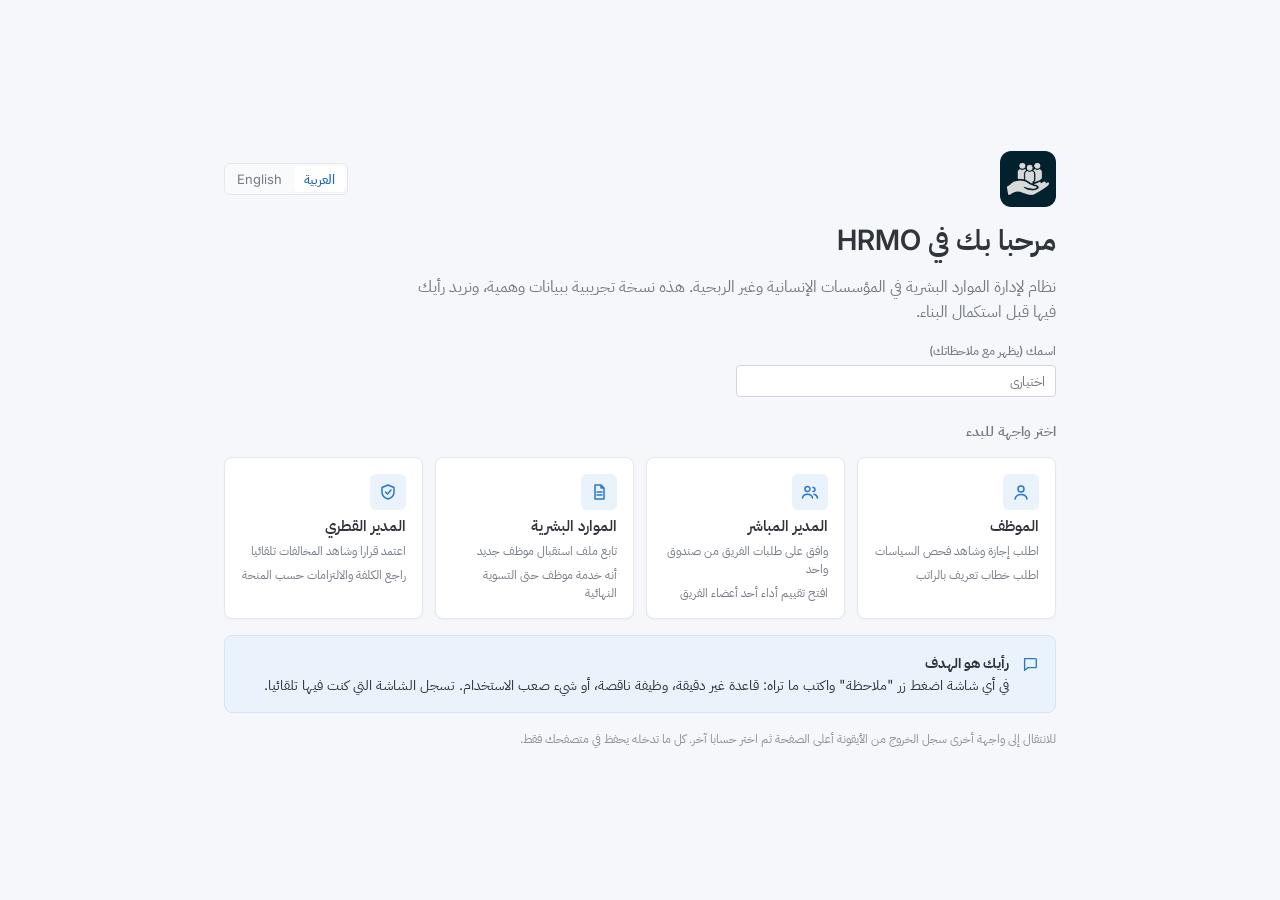
==== index.html @ ff8de814 "Publish demo from 387735b" ====
<!doctype html>
<html lang="ar" dir="rtl">
<head>
  <meta charset="utf-8">
  <meta name="viewport" content="width=device-width, initial-scale=1, viewport-fit=cover">
  <title>HRMO — Demo</title>
  <meta name="description" content="HRMO interactive demo: employee self-service, HR and Country Director workspaces with Teams and Outlook approval cards. Sample data only.">
  <link rel="icon" type="image/png" href="assets/brand/favicon.png">
  <link rel="apple-touch-icon" href="assets/brand/apple-touch-icon.png">
  <link rel="preconnect" href="https://fonts.googleapis.com">
  <link rel="preconnect" href="https://fonts.gstatic.com" crossorigin>
  <link rel="stylesheet" href="https://fonts.googleapis.com/css2?family=IBM+Plex+Sans+Arabic:wght@400;500;600&family=Inter:wght@400;500;600;700&display=swap">
  <link rel="stylesheet" href="assets/styles.css?v=387735b7">
</head>
<body>
  <div id="app" class="app" aria-live="polite"></div>
  <div id="menu-host"></div>
  <div id="tooltip" class="tooltip" role="tooltip" hidden></div>
  <div id="toast-host" class="toast-host" aria-live="polite"></div>
  <script src="assets/data.js?v=387735b7"></script>
  <script src="assets/config.js?v=387735b7"></script>
  <script src="assets/app.js?v=387735b7"></script>
  <script src="assets/modules/manager.js?v=387735b7"></script>
  <script src="assets/modules/orgchart.js?v=387735b7"></script>
  <script src="assets/modules/lifecycle.js?v=387735b7"></script>
  <script src="assets/modules/care.js?v=387735b7"></script>
  <script src="assets/modules/talent.js?v=387735b7"></script>
  <script src="assets/modules/relations.js?v=387735b7"></script>
  <script src="assets/modules/operations.js?v=387735b7"></script>
  <script src="assets/modules/insights.js?v=387735b7"></script>
  <script src="assets/modules/feedback.js?v=387735b7"></script>
</body>
</html>
---- assets/styles.css ----
/* =====================================================================
   HRMO — design system
   Clean enterprise SaaS styling. All values come from the tokens below.
   ===================================================================== */

/* ---------- 1. Design tokens ---------- */
:root {
  /* Color — brand */
  --primary: #2878D0;
  --primary-hover: #1F66B5;
  --primary-pressed: #1A5699;
  --primary-50: #EAF2FB;
  --primary-100: #D4E5F7;
  --on-primary: #FFFFFF;
  --navy: #1F2937;
  --navy-2: #2A3646;
  --navy-text: #C9D1DB;
  --navy-muted: #8B96A5;

  /* Color — neutrals */
  --bg: #F5F7FA;
  --surface: #FFFFFF;
  --surface-2: #F9FAFB;
  --surface-hover: #F3F6FA;
  --row-selected: #EEF5FD;
  --border: #E5E7EB;
  --border-strong: #D1D5DB;
  --text: #30343B;
  --text-2: #747B84;
  --text-3: #8B9198;

  /* Color — status (fill / text / background) */
  --success: #22A06B; --success-text: #157A51; --success-bg: #E8F6EF;
  --warning: #E9A23B; --warning-text: #9A5B00; --warning-bg: #FDF4E6;
  --danger:  #E05252; --danger-text:  #C23B3B; --danger-bg:  #FCECEC;
  --info: #2878D0;    --info-text: #1F66B5;    --info-bg: #EAF2FB;

  /* Typography */
  --font: "Inter", "Lato", "Roboto", "IBM Plex Sans Arabic", "Noto Sans Arabic", system-ui, -apple-system, "Segoe UI", Tahoma, Arial, sans-serif;
  --font-mono: ui-monospace, "SF Mono", Consolas, "Liberation Mono", monospace;
  --fs-caption: 12px;  --lh-caption: 16px;
  --fs-table: 13px;    --lh-table: 18px;
  --fs-body: 14px;     --lh-body: 20px;
  --fs-section: 15px;  --lh-section: 22px;
  --fs-title: 20px;    --lh-title: 28px;
  --fs-kpi: 24px;      --lh-kpi: 32px;
  --fw-regular: 400; --fw-medium: 500; --fw-semibold: 600;

  /* Spacing (4px grid) */
  --s-1: 4px; --s-2: 8px; --s-3: 12px; --s-4: 16px; --s-5: 20px; --s-6: 24px; --s-8: 32px;

  /* Radius */
  --r-sm: 4px; --r-md: 6px; --r-lg: 8px; --r-pill: 999px;

  /* Elevation (kept minimal) */
  --sh-1: 0 1px 2px rgba(16, 24, 40, .04);
  --sh-2: 0 4px 12px rgba(16, 24, 40, .10), 0 1px 3px rgba(16, 24, 40, .06);
  --sh-3: 0 16px 40px rgba(16, 24, 40, .18);

  /* Component dimensions */
  --h-control: 32px; --h-control-sm: 26px;
  --h-topbar: 52px; --h-row: 40px;
  --w-sidebar: 232px; --w-sidebar-collapsed: 60px;
  --w-drawer: 520px;

  /* Icon sizes */
  --icon-sm: 14px; --icon-md: 16px; --icon-lg: 18px;

  /* Interaction states */
  --focus-ring: 0 0 0 3px rgba(40, 120, 208, .28);
  --disabled-opacity: .5;
  --t-fast: 120ms ease-out;

  color-scheme: light;
}

:root[data-theme="dark"] {
  --primary: #4C97E8; --primary-hover: #6AAAEE; --primary-pressed: #3A84D6;
  --primary-50: #1B2A3D; --primary-100: #22385A; --on-primary: #0B1220;
  --navy: #0F1724; --navy-2: #1A2433; --navy-text: #C9D1DB; --navy-muted: #7E8A9A;
  --bg: #111827; --surface: #1A2230; --surface-2: #1F2937; --surface-hover: #232D3D; --row-selected: #1B2A3D;
  --border: #2C3747; --border-strong: #3B4757;
  --text: #E5E7EB; --text-2: #A3ABB5; --text-3: #8B95A1;
  --success-text: #5CCB98; --success-bg: #12291F;
  --warning-text: #F2BE6B; --warning-bg: #2E2312;
  --danger-text: #F08A8A;  --danger-bg: #331A1C;
  --info-text: #8BBDF1;    --info-bg: #1B2A3D;
  --sh-1: 0 1px 2px rgba(0,0,0,.3); --sh-2: 0 4px 14px rgba(0,0,0,.45); --sh-3: 0 16px 40px rgba(0,0,0,.55);
  color-scheme: dark;
}

/* ---------- 2. Base ---------- */
* { box-sizing: border-box; }
html, body { margin: 0; height: 100%; }
body { background: var(--bg); color: var(--text); font: var(--fw-regular) var(--fs-body)/var(--lh-body) var(--font); -webkit-font-smoothing: antialiased; }
button, input, select, textarea { font: inherit; color: inherit; }
a { color: var(--primary); text-decoration: none; }
a:hover { text-decoration: underline; }
:focus-visible { outline: none; box-shadow: var(--focus-ring); border-radius: var(--r-sm); }
.num { font-variant-numeric: tabular-nums; }
.muted { color: var(--text-2); }
.subtle { color: var(--text-2); font-size: var(--fs-caption); line-height: var(--lh-caption); }
.sr-only { position: absolute; width: 1px; height: 1px; overflow: hidden; clip: rect(0 0 0 0); white-space: nowrap; }
bdi { unicode-bidi: isolate; }
[dir="rtl"] .flip-rtl { transform: scaleX(-1); }
svg { flex: none; }

/* ---------- 3. Top bar ---------- */
.app { display: grid; grid-template-rows: var(--h-topbar) minmax(0, 1fr); grid-template-columns: minmax(0, 1fr); height: 100vh; height: 100dvh; }
.topbar { display: grid; grid-template-columns: minmax(0, 1fr) auto minmax(0, 1fr); align-items: center; gap: var(--s-3); padding-inline: var(--s-3); background: var(--surface); border-bottom: 1px solid var(--border); position: relative; z-index: 30; }
.tb-start { display: flex; align-items: center; gap: var(--s-2); min-width: 0; }
.brand { display: flex; align-items: center; gap: var(--s-2); font-weight: var(--fw-semibold); font-size: 16px; letter-spacing: .3px; white-space: nowrap; justify-self: center; }
.brand .logo { width: 32px; height: 32px; border-radius: var(--r-md); display: block; flex: none; }
.ws-switch { display: inline-flex; align-items: center; gap: 6px; height: var(--h-control-sm); padding: 0 var(--s-2); border: 1px solid var(--border); border-radius: var(--r-sm); background: var(--surface-2); color: var(--text); cursor: pointer; font-size: var(--fs-table); font-weight: var(--fw-medium); white-space: nowrap; }
.ws-switch:hover { border-color: var(--border-strong); background: var(--surface-hover); }
.demo-pill { font-size: 11px; font-weight: var(--fw-semibold); color: var(--warning-text); background: var(--warning-bg); border-radius: var(--r-pill); padding: 1px 8px; white-space: nowrap; }
.search { flex: 1; max-width: 340px; display: flex; align-items: center; gap: var(--s-2); height: var(--h-control); padding-inline: 10px; border: 1px solid var(--border); border-radius: var(--r-md); background: var(--surface-2); color: var(--text-3); transition: border-color var(--t-fast), background var(--t-fast); }
.search:focus-within { border-color: var(--primary); background: var(--surface); box-shadow: var(--focus-ring); }
.search input { border: 0; outline: 0; background: transparent; width: 100%; color: var(--text); font-size: var(--fs-table); }
.search kbd { font: 11px var(--font-mono); color: var(--text-3); border: 1px solid var(--border); border-radius: 4px; padding: 0 5px; }
.tools { display: flex; align-items: center; gap: 2px; justify-self: end; min-width: 0; }
.tb-sep { width: 1px; height: 22px; background: var(--border); margin-inline: 6px 4px; }
.iconbtn.signout:hover { background: var(--danger-bg); color: var(--danger-text); }
.userbtn .uchev { display: grid; color: var(--text-3); }
.iconbtn { width: var(--h-control); height: var(--h-control); border-radius: var(--r-md); border: 0; background: transparent; display: grid; place-items: center; cursor: pointer; color: var(--text-2); position: relative; transition: background var(--t-fast), color var(--t-fast); }
.iconbtn:hover { background: var(--surface-hover); color: var(--text); }
.iconbtn:active { background: var(--primary-50); }
.iconbtn.sm { width: var(--h-control-sm); height: var(--h-control-sm); }
.iconbtn[disabled] { opacity: var(--disabled-opacity); cursor: not-allowed; }
.iconbtn .count { position: absolute; top: 1px; inset-inline-end: 0; box-sizing: border-box; min-width: 17px; height: 17px; padding-inline: 3px; border-radius: var(--r-pill); background: var(--danger); color: #fff; font-size: 10px; line-height: 13px; text-align: center; font-weight: var(--fw-semibold); border: 2px solid var(--surface); }
.userbtn { display: flex; align-items: center; gap: var(--s-2); height: 36px; padding: 0 6px; margin-inline-start: var(--s-1); border: 0; border-radius: var(--r-md); background: transparent; cursor: pointer; color: var(--text); }
.userbtn:hover { background: var(--surface-hover); }
.userbtn .un { font-size: var(--fs-table); font-weight: var(--fw-medium); line-height: 16px; text-align: start; }
.userbtn .ur { font-size: 11px; color: var(--text-2); line-height: 14px; }
.avatar { width: 30px; height: 30px; border-radius: 50%; display: grid; place-items: center; background: var(--primary-100); color: var(--primary-hover); font-weight: var(--fw-semibold); font-size: 11px; flex: none; }
:root[data-theme="dark"] .avatar { color: var(--primary); }
.avatar.sm { width: 24px; height: 24px; font-size: 10px; }
.avatar.lg { width: 52px; height: 52px; font-size: 17px; }
.only-sm { display: none !important; }

/* ---------- 4. Shell & sidebar ---------- */
.shell { display: grid; grid-template-columns: var(--w-sidebar) minmax(0, 1fr); min-height: 0; transition: grid-template-columns var(--t-fast); }
.shell.collapsed { grid-template-columns: var(--w-sidebar-collapsed) minmax(0, 1fr); }
.sidebar { background: var(--navy); color: var(--navy-text); overflow-y: auto; overflow-x: hidden; padding: var(--s-3) var(--s-2); display: flex; flex-direction: column; gap: var(--s-3); scrollbar-width: thin; }
.nav-group { display: grid; gap: 2px; }
.nav-group-label { font-size: 11px; font-weight: var(--fw-semibold); letter-spacing: .4px; text-transform: uppercase; color: var(--navy-muted); padding: 0 10px 4px; white-space: nowrap; }
.nav-item { width: 100%; display: flex; align-items: center; gap: 10px; height: 36px; padding: 0 10px; border: 0; border-radius: var(--r-md); background: transparent; color: var(--navy-text); cursor: pointer; text-align: start; position: relative; transition: background var(--t-fast), color var(--t-fast); }
.nav-item:hover { background: var(--navy-2); color: #fff; }
.nav-item.active { background: rgba(40, 120, 208, .22); color: #fff; font-weight: var(--fw-medium); }
.nav-item.active::before { content: ""; position: absolute; inset-inline-start: -8px; top: 8px; bottom: 8px; width: 3px; border-radius: 0 3px 3px 0; background: var(--primary); }
[dir="rtl"] .nav-item.active::before { border-radius: 3px 0 0 3px; }
.nav-label { flex: 1; min-width: 0; overflow: hidden; text-overflow: ellipsis; white-space: nowrap; font-size: var(--fs-table); }
.nav-count { min-width: 20px; height: 18px; padding: 0 6px; border-radius: var(--r-pill); background: var(--primary); color: #fff; font-size: 11px; line-height: 18px; text-align: center; font-weight: var(--fw-semibold); }
.nav-chev { display: grid; place-items: center; color: var(--navy-muted); transition: transform var(--t-fast); }
.nav-chev.open { transform: rotate(90deg); }
[dir="rtl"] .nav-chev { transform: scaleX(-1); }
[dir="rtl"] .nav-chev.open { transform: rotate(90deg); }
.nav-sub { display: grid; gap: 1px; margin: 2px 0 4px; padding-inline-start: 36px; position: relative; }
.nav-sub::before { content: ""; position: absolute; inset-inline-start: 19px; top: 2px; bottom: 2px; width: 1px; background: var(--navy-2); }
.nav-subitem { height: 30px; border: 0; border-radius: var(--r-sm); background: transparent; color: var(--navy-muted); text-align: start; padding: 0 10px; cursor: pointer; font-size: var(--fs-table); white-space: nowrap; overflow: hidden; text-overflow: ellipsis; }
.nav-subitem:hover { color: #fff; background: var(--navy-2); }
.nav-subitem.active { color: #fff; font-weight: var(--fw-medium); }
.sidebar-foot { margin-top: auto; padding: var(--s-2) 10px 0; border-top: 1px solid var(--navy-2); font-size: 11px; color: var(--navy-muted); white-space: nowrap; overflow: hidden; text-overflow: ellipsis; }
.shell.collapsed .nav-group-label, .shell.collapsed .nav-label, .shell.collapsed .nav-chev, .shell.collapsed .sidebar-foot { display: none; }
.shell.collapsed .nav-item { justify-content: center; padding: 0; }
.shell.collapsed .nav-count { position: absolute; top: 2px; inset-inline-end: 2px; min-width: 16px; height: 16px; line-height: 16px; padding: 0 4px; font-size: 10px; }
.shell.collapsed .nav-group + .nav-group { border-top: 1px solid var(--navy-2); padding-top: var(--s-2); }
.scrim-nav { display: none; }

/* ---------- 5. Content area ---------- */
.content { position: relative; overflow: auto; min-width: 0; padding: var(--s-4) var(--s-6) var(--s-8); }
.page { max-width: 1320px; margin-inline: auto; display: grid; grid-template-columns: minmax(0, 1fr); gap: var(--s-4); }
.crumbs { display: flex; align-items: center; gap: 6px; font-size: var(--fs-caption); color: var(--text-2); flex-wrap: wrap; }
.crumbs a, .crumbs button { color: var(--text-2); background: none; border: 0; padding: 0; cursor: pointer; font-size: inherit; }
.crumbs button:hover { color: var(--primary); }
.crumbs .cur { color: var(--text); font-weight: var(--fw-medium); }
.crumbs svg { color: var(--text-3); }
.page-head { display: flex; align-items: flex-start; justify-content: space-between; gap: var(--s-3); flex-wrap: wrap; margin-top: calc(var(--s-1) * -1); }
.page-head h1 { margin: 0; font-size: var(--fs-title); line-height: var(--lh-title); font-weight: var(--fw-semibold); }
.page-head p { margin: 2px 0 0; color: var(--text-2); font-size: var(--fs-table); }

/* ---------- 6. Cards, KPI tiles, grids ---------- */
.card { background: var(--surface); border: 1px solid var(--border); border-radius: var(--r-lg); box-shadow: var(--sh-1); padding: var(--s-4); min-width: 0; }
.card.flush { padding: 0; overflow: hidden; }
.card h2 { margin: 0 0 var(--s-3); font-size: var(--fs-section); line-height: var(--lh-section); font-weight: var(--fw-semibold); display: flex; align-items: center; gap: var(--s-2); }
.card h2 .count { font-weight: var(--fw-regular); color: var(--text-3); font-size: var(--fs-table); }
.card-head { display: flex; align-items: center; justify-content: space-between; gap: var(--s-2); margin-bottom: var(--s-3); flex-wrap: wrap; }
.card-head h2 { margin: 0; }
.grid { display: grid; gap: var(--s-4); }
.g-4 { grid-template-columns: repeat(4, minmax(0, 1fr)); }
.g-3 { grid-template-columns: repeat(3, minmax(0, 1fr)); }
.g-2 { grid-template-columns: repeat(2, minmax(0, 1fr)); }
.g-21 { grid-template-columns: minmax(0, 2fr) minmax(0, 1fr); }
.g-12 { grid-template-columns: minmax(0, 1fr) minmax(0, 2fr); }
.tile { background: var(--surface); border: 1px solid var(--border); border-radius: var(--r-lg); box-shadow: var(--sh-1); padding: var(--s-3) var(--s-4); display: grid; gap: 2px; min-width: 0; text-align: start; }
.tile .label { color: var(--text-2); font-size: var(--fs-table); display: flex; align-items: center; gap: 6px; }
.tile .label svg { color: var(--text-3); }
.tile .value { font-size: var(--fs-kpi); line-height: var(--lh-kpi); font-weight: var(--fw-semibold); font-variant-numeric: tabular-nums; white-space: nowrap; overflow: hidden; text-overflow: ellipsis; }
.tile .hint { font-size: var(--fs-caption); color: var(--text-2); }
.tile.clickable { cursor: pointer; font: inherit; color: inherit; transition: border-color var(--t-fast), box-shadow var(--t-fast); }
.tile.clickable:hover { border-color: var(--primary-100); box-shadow: var(--sh-2); }

/* ---------- 7. Buttons ---------- */
.btn { display: inline-flex; align-items: center; justify-content: center; gap: 6px; height: var(--h-control); padding: 0 var(--s-3); border-radius: var(--r-sm); border: 1px solid var(--border-strong); background: var(--surface); color: var(--text); cursor: pointer; font-size: var(--fs-table); font-weight: var(--fw-medium); white-space: nowrap; transition: background var(--t-fast), border-color var(--t-fast), color var(--t-fast); }
.btn:hover { background: var(--surface-hover); border-color: var(--text-3); }
.btn:active { background: var(--primary-50); }
.btn.primary { background: var(--primary); border-color: var(--primary); color: var(--on-primary); }
.btn.primary:hover { background: var(--primary-hover); border-color: var(--primary-hover); }
.btn.primary:active { background: var(--primary-pressed); }
.btn.secondary { background: var(--primary-50); border-color: transparent; color: var(--primary-hover); }
:root[data-theme="dark"] .btn.secondary { color: var(--primary); }
.btn.secondary:hover { background: var(--primary-100); }
.btn.outline { background: transparent; border-color: var(--primary); color: var(--primary); }
.btn.outline:hover { background: var(--primary-50); }
.btn.danger { background: var(--surface); border-color: var(--danger); color: var(--danger-text); }
.btn.danger:hover { background: var(--danger-bg); }
.btn.danger-solid { background: var(--danger); border-color: var(--danger); color: #fff; }
.btn.subtle { border-color: transparent; background: transparent; color: var(--text-2); }
.btn.subtle:hover { background: var(--surface-hover); color: var(--text); }
.btn.sm { height: var(--h-control-sm); padding: 0 var(--s-2); font-size: var(--fs-caption); }
.btn[disabled], .btn[disabled]:hover { opacity: var(--disabled-opacity); cursor: not-allowed; }
.btn .spin { width: 14px; height: 14px; border: 2px solid currentColor; border-inline-end-color: transparent; border-radius: 50%; animation: spin .7s linear infinite; }
.btn-row { display: flex; gap: var(--s-2); flex-wrap: wrap; align-items: center; }

/* ---------- 8. Form controls ---------- */
.field { display: grid; gap: 4px; }
.field label, .field .flabel { font-size: var(--fs-caption); font-weight: var(--fw-medium); color: var(--text-2); }
.input, .select, .textarea { height: var(--h-control); width: 100%; min-width: 0; padding: 0 10px; border: 1px solid var(--border-strong); border-radius: var(--r-sm); background: var(--surface); color: var(--text); font-size: var(--fs-table); transition: border-color var(--t-fast), box-shadow var(--t-fast); }
.input:hover, .select:hover, .textarea:hover { border-color: var(--text-3); }
.input:focus, .select:focus, .textarea:focus { outline: none; border-color: var(--primary); box-shadow: var(--focus-ring); }
.input[disabled] { background: var(--surface-2); opacity: .8; }
.select.sm { height: var(--h-control-sm); width: auto; padding: 0 6px; font-size: var(--fs-caption); }
.textarea { height: auto; min-height: 64px; padding: 6px 10px; resize: vertical; }
input[type="date"].input { padding-inline: 8px; }
input[type="date"]::-webkit-calendar-picker-indicator { cursor: pointer; opacity: .6; }
.form-grid { display: grid; gap: var(--s-3); grid-template-columns: repeat(2, minmax(0, 1fr)); }
.form-grid .full { grid-column: 1 / -1; }
.toolbar { display: flex; gap: var(--s-2); flex-wrap: wrap; align-items: center; }
.toolbar .select { width: auto; max-width: 200px; }
.search-inline { position: relative; display: flex; align-items: center; }
.search-inline svg { position: absolute; inset-inline-start: 9px; color: var(--text-3); pointer-events: none; }
.search-inline .input { padding-inline-start: 30px; width: 240px; }
.cbx, .radio input { width: 16px; height: 16px; accent-color: var(--primary); cursor: pointer; margin: 0; vertical-align: middle; }
.radio-group { display: flex; gap: var(--s-4); flex-wrap: wrap; }
.radio { display: inline-flex; align-items: center; gap: 6px; cursor: pointer; font-size: var(--fs-table); }
.switch { position: relative; display: inline-flex; align-items: center; cursor: pointer; }
.switch input { position: absolute; opacity: 0; width: 100%; height: 100%; margin: 0; cursor: pointer; }
.switch .track { width: 34px; height: 20px; border-radius: var(--r-pill); background: var(--border-strong); position: relative; transition: background var(--t-fast); }
.switch .thumb { position: absolute; top: 2px; inset-inline-start: 2px; width: 16px; height: 16px; border-radius: 50%; background: #fff; box-shadow: 0 1px 2px rgba(0,0,0,.25); transition: inset-inline-start var(--t-fast); }
.switch input:checked + .track { background: var(--primary); }
.switch input:checked + .track .thumb { inset-inline-start: 16px; }
.switch input:focus-visible + .track { box-shadow: var(--focus-ring); }

/* Segmented control & tabs */
.seg { display: inline-flex; background: var(--surface-2); border: 1px solid var(--border); border-radius: var(--r-md); padding: 2px; gap: 2px; max-width: 100%; overflow-x: auto; scrollbar-width: none; }
.seg::-webkit-scrollbar { display: none; }
.seg button { border: 0; background: transparent; border-radius: var(--r-sm); height: 26px; padding: 0 10px; cursor: pointer; color: var(--text-2); white-space: nowrap; font-size: var(--fs-table); }
.seg button:hover { color: var(--text); }
.seg button[aria-pressed="true"] { background: var(--surface); color: var(--primary-hover); font-weight: var(--fw-medium); box-shadow: var(--sh-1); }
:root[data-theme="dark"] .seg button[aria-pressed="true"] { color: var(--primary); }

/* ---------- 9. Badges & inline messages ---------- */
.badge { display: inline-flex; align-items: center; gap: 4px; height: 20px; padding: 0 8px; border-radius: var(--r-sm); font-size: var(--fs-caption); font-weight: var(--fw-medium); white-space: nowrap; }
.badge svg { width: 12px; height: 12px; }
.b-ok { background: var(--success-bg); color: var(--success-text); }
.b-warn { background: var(--warning-bg); color: var(--warning-text); }
.b-bad { background: var(--danger-bg); color: var(--danger-text); }
.b-info, .b-brand { background: var(--info-bg); color: var(--info-text); }
.b-neutral { background: var(--surface-2); color: var(--text-2); border: 1px solid var(--border); }
.rule { font: var(--fw-medium) 11px/16px var(--font-mono); color: var(--text-2); background: var(--surface-2); border: 1px solid var(--border); padding: 0 5px; border-radius: 3px; white-space: nowrap; direction: ltr; unicode-bidi: isolate; }
.msgs { display: grid; gap: 6px; }
.msg { display: flex; gap: var(--s-2); align-items: flex-start; padding: var(--s-2) var(--s-3); border-radius: var(--r-sm); font-size: var(--fs-table); border-inline-start: 3px solid; }
.msg svg { margin-top: 2px; width: 16px; height: 16px; }
.msg.ok { background: var(--success-bg); border-color: var(--success); } .msg.ok svg { color: var(--success-text); }
.msg.warn { background: var(--warning-bg); border-color: var(--warning); } .msg.warn svg { color: var(--warning-text); }
.msg.bad { background: var(--danger-bg); border-color: var(--danger); } .msg.bad svg { color: var(--danger-text); }
.msg.info { background: var(--info-bg); border-color: var(--primary); } .msg.info svg { color: var(--info-text); }

/* ---------- 10. Data tables ---------- */
.table-toolbar { display: flex; align-items: center; justify-content: space-between; gap: var(--s-3); padding: var(--s-3) var(--s-4); border-bottom: 1px solid var(--border); flex-wrap: wrap; }
.table-wrap { overflow-x: auto; }
.card:not(.flush) .table-wrap { margin-inline: calc(var(--s-2) * -1); }
table { width: 100%; border-collapse: collapse; font-size: var(--fs-table); line-height: var(--lh-table); }
th, td { text-align: start; padding: 0 var(--s-3); height: var(--h-row); border-bottom: 1px solid var(--border); vertical-align: middle; white-space: nowrap; }
thead th { position: sticky; top: 0; background: var(--surface-2); color: var(--text-2); font-weight: var(--fw-semibold); font-size: var(--fs-caption); height: 36px; z-index: 1; }
tbody tr { transition: background var(--t-fast); }
tbody tr:hover { background: var(--surface-hover); }
tbody tr.selected { background: var(--row-selected); }
tbody tr.clickable { cursor: pointer; }
tbody tr:last-child td { border-bottom: 0; }
td.cb, th.cb { width: 40px; padding-inline-end: 0; }
td.actions { width: 44px; text-align: end; }
.th-sort { display: inline-flex; align-items: center; gap: 4px; border: 0; background: none; padding: 0; color: inherit; font: inherit; cursor: pointer; }
.th-sort svg { color: var(--text-3); }
.th-sort:hover, th[aria-sort="ascending"] .th-sort, th[aria-sort="descending"] .th-sort { color: var(--text); }
th[aria-sort="ascending"] .th-sort svg, th[aria-sort="descending"] .th-sort svg { color: var(--primary); }
td .who { display: flex; align-items: center; gap: var(--s-2); }
td .who .n { font-weight: var(--fw-medium); color: var(--text); }
.bulkbar { display: flex; align-items: center; gap: var(--s-2); padding: 6px var(--s-4); background: var(--primary-50); border-bottom: 1px solid var(--primary-100); font-size: var(--fs-table); flex-wrap: wrap; animation: fade var(--t-fast); }
.bulkbar > span { margin-inline-end: var(--s-2); }
.pager { display: flex; align-items: center; justify-content: space-between; gap: var(--s-3); padding: var(--s-2) var(--s-4); border-top: 1px solid var(--border); font-size: var(--fs-caption); color: var(--text-2); flex-wrap: wrap; }
.pager-l, .pager-r { display: flex; align-items: center; gap: var(--s-3); }
.pager-r { gap: 2px; }
.pg { min-width: 28px; height: 28px; border: 1px solid transparent; border-radius: var(--r-sm); background: transparent; cursor: pointer; color: var(--text-2); font-size: var(--fs-caption); font-variant-numeric: tabular-nums; }
.pg:hover { background: var(--surface-hover); color: var(--text); }
.pg[aria-current="page"] { border-color: var(--primary); color: var(--primary); font-weight: var(--fw-semibold); background: var(--primary-50); }
.list { display: grid; }
.list-item { display: flex; align-items: center; gap: var(--s-3); padding: 10px 0; border-bottom: 1px solid var(--border); min-width: 0; }
.list-item:last-child { border-bottom: 0; }
.list-item > svg { color: var(--text-2); }
.list-item .grow { flex: 1; min-width: 0; }
.list-item .t { font-weight: var(--fw-medium); overflow: hidden; text-overflow: ellipsis; white-space: nowrap; }
.list-item.clickable { cursor: pointer; border-radius: var(--r-sm); padding-inline: var(--s-2); margin-inline: calc(var(--s-2) * -1); }
.list-item.clickable:hover { background: var(--surface-hover); }

/* Empty, loading */
.empty-state { display: grid; justify-items: center; gap: 6px; padding: var(--s-8) var(--s-4); text-align: center; color: var(--text-2); }
.empty-state .ei { width: 48px; height: 48px; border-radius: 50%; background: var(--surface-2); border: 1px solid var(--border); display: grid; place-items: center; color: var(--text-3); margin-bottom: 4px; }
.empty-state b { color: var(--text); font-weight: var(--fw-semibold); }
.sk { background: linear-gradient(90deg, var(--surface-2) 0%, var(--border) 50%, var(--surface-2) 100%); background-size: 200% 100%; animation: shimmer 1.1s linear infinite; border-radius: var(--r-sm); }
.sk.line { height: 12px; }
.sk.title { height: 20px; width: 220px; }
.sk.kpi { height: 28px; width: 60%; }
@keyframes shimmer { from { background-position: 200% 0; } to { background-position: -200% 0; } }
@keyframes spin { to { transform: rotate(360deg); } }

/* ---------- 11. Data viz (single-series bars, meters) ---------- */
.bars { display: grid; gap: 10px; }
.bar-row { display: grid; grid-template-columns: minmax(96px, 32%) 1fr auto; gap: var(--s-3); align-items: center; }
.bar-row .bl { color: var(--text-2); font-size: var(--fs-table); overflow: hidden; text-overflow: ellipsis; white-space: nowrap; }
.bar-track { height: 12px; position: relative; }
.bar-fill { height: 100%; background: var(--primary); border-start-end-radius: 4px; border-end-end-radius: 4px; min-width: 2px; transition: background var(--t-fast); }
.bar-hit { position: absolute; inset: -6px 0; }
.bar-row:hover .bar-fill { background: var(--primary-hover); }
.bar-row .bv { font-size: var(--fs-table); font-variant-numeric: tabular-nums; min-width: 48px; text-align: end; }
.meter { height: 6px; background: var(--surface-2); border: 1px solid var(--border); border-radius: var(--r-pill); overflow: hidden; margin-top: 4px; }
.meter > i { display: block; height: 100%; background: var(--primary); border-radius: var(--r-pill); }
.meter.ok > i { background: var(--success); }
.meter.warn > i { background: var(--warning); }
.meter.bad > i { background: var(--danger); }
.legend { display: flex; gap: var(--s-3); flex-wrap: wrap; font-size: var(--fs-caption); color: var(--text-2); }
.legend span { display: inline-flex; align-items: center; gap: 6px; }
.legend i { width: 12px; height: 12px; border-radius: 3px; display: inline-block; border: 1px solid var(--border); }

/* ---------- 12. Tooltips, menus, toasts ---------- */
.tooltip { position: fixed; z-index: 300; pointer-events: none; background: var(--navy); color: #fff; border-radius: var(--r-sm); padding: 5px 8px; font-size: var(--fs-caption); line-height: 16px; max-width: 260px; box-shadow: var(--sh-2); }
:root[data-theme="dark"] .tooltip { background: #E5E7EB; color: #111827; }
.tooltip b { font-variant-numeric: tabular-nums; }
.menu { position: fixed; z-index: 250; min-width: 220px; max-width: 300px; background: var(--surface); border: 1px solid var(--border); border-radius: var(--r-md); box-shadow: var(--sh-2); padding: 4px; animation: pop var(--t-fast); }
.menu-head { padding: var(--s-2) 10px; display: flex; gap: 10px; align-items: center; }
.menu-head .n { font-weight: var(--fw-semibold); }
.menu-label { padding: 6px 10px 2px; font-size: 11px; font-weight: var(--fw-semibold); color: var(--text-3); text-transform: uppercase; letter-spacing: .3px; }
.menu-item { width: 100%; display: flex; align-items: center; gap: 10px; min-height: 32px; padding: 6px 10px; border: 0; background: transparent; border-radius: var(--r-sm); cursor: pointer; text-align: start; font-size: var(--fs-table); color: var(--text); }
.menu-item:hover, .menu-item:focus-visible { background: var(--surface-hover); }
.menu-item svg { color: var(--text-2); }
.menu-item .md { display: block; font-size: 11px; color: var(--text-2); line-height: 14px; }
.menu-item .ck { margin-inline-start: auto; color: var(--primary); }
.menu-item.danger { color: var(--danger-text); }
.menu-sep { height: 1px; background: var(--border); margin: 4px 0; }
.toast-host { position: fixed; top: calc(var(--h-topbar) + 8px); left: 50%; transform: translateX(-50%); display: grid; gap: var(--s-2); z-index: 400; pointer-events: none; }
.toast { background: var(--navy); color: #fff; box-shadow: var(--sh-2); border-radius: var(--r-md); padding: 10px 14px; display: flex; gap: var(--s-2); align-items: center; min-width: 260px; max-width: 420px; font-size: var(--fs-table); animation: pop var(--t-fast); pointer-events: auto; }
.toast svg { color: #7FB6EC; }
.toast.ok svg { color: #5CCB98; }
.toast.bad svg { color: #F08A8A; }
:root[data-theme="dark"] .toast { background: #2A3646; border: 1px solid var(--border-strong); }
@keyframes fade { from { opacity: 0; } }
@keyframes pop { from { opacity: 0; transform: translateY(-4px); } }

/* ---------- 13. Drawer & modal ---------- */
.scrim { position: fixed; inset: 0; background: rgba(17, 24, 39, .45); z-index: 200; display: flex; animation: fade var(--t-fast); }
.drawer { margin-inline-start: auto; width: min(var(--w-drawer), 100%); height: 100%; background: var(--surface); box-shadow: var(--sh-3); display: grid; grid-template-rows: auto minmax(0, 1fr) auto; animation: slide .16s ease-out; }
[dir="rtl"] .drawer { animation-name: slide-rtl; }
@keyframes slide { from { transform: translateX(24px); opacity: 0; } }
@keyframes slide-rtl { from { transform: translateX(-24px); opacity: 0; } }
.drawer header, .modal header { display: flex; align-items: center; gap: var(--s-3); padding: var(--s-3) var(--s-5); border-bottom: 1px solid var(--border); }
.drawer header h2, .modal header h2 { margin: 0; flex: 1; min-width: 0; font-size: 16px; line-height: 24px; font-weight: var(--fw-semibold); }
.drawer .dbody, .modal .mbody { overflow: auto; padding: var(--s-4) var(--s-5); display: grid; gap: var(--s-4); align-content: start; }
.drawer footer, .modal footer { padding: var(--s-3) var(--s-5); border-top: 1px solid var(--border); background: var(--surface-2); display: flex; gap: var(--s-2); justify-content: flex-end; flex-wrap: wrap; }
.modal-wrap { margin: auto; padding: var(--s-4); width: 100%; display: flex; justify-content: center; max-height: 100%; }
.modal { width: min(680px, 100%); max-height: calc(100vh - 32px); background: var(--surface); border-radius: var(--r-lg); box-shadow: var(--sh-3); display: grid; grid-template-rows: auto minmax(0, 1fr) auto; overflow: hidden; animation: pop var(--t-fast); }
.modal.sm { width: min(440px, 100%); }
.kv { display: grid; grid-template-columns: minmax(120px, 38%) 1fr; gap: 6px var(--s-3); font-size: var(--fs-table); margin: 0; }
.kv dt { color: var(--text-2); }
.kv dd { margin: 0; font-weight: var(--fw-medium); min-width: 0; overflow-wrap: anywhere; }
.section-title { font-size: var(--fs-caption); font-weight: var(--fw-semibold); color: var(--text-2); text-transform: uppercase; letter-spacing: .3px; margin: 0 0 var(--s-2); display: flex; gap: 6px; align-items: center; }
.locked { display: inline-flex; align-items: center; gap: 6px; color: var(--text-3); }

/* ---------- 14. Domain components ---------- */
.balance { display: grid; gap: 4px; }
.balance .big { font-size: var(--fs-kpi); line-height: var(--lh-kpi); font-weight: var(--fw-semibold); font-variant-numeric: tabular-nums; }
.balance .big small { font-size: var(--fs-table); font-weight: var(--fw-regular); color: var(--text-2); }
.cal { display: grid; grid-template-columns: repeat(7, minmax(0, 1fr)); gap: 4px; }
.cal .dh { font-size: 11px; color: var(--text-2); text-align: center; padding-bottom: 2px; }
.cal .d { border-radius: var(--r-sm); padding: 4px; text-align: center; font-size: 11px; border: 1px solid var(--border); background: var(--surface); min-height: 42px; display: grid; gap: 1px; align-content: center; color: var(--text-2); }
.cal .d .dn { font-weight: var(--fw-semibold); font-size: var(--fs-table); color: var(--text); font-variant-numeric: tabular-nums; }
.cal .d.off { background: var(--surface-2); }
.cal .d.off .dn { color: var(--text-3); }
.cal .d.hol { background: var(--info-bg); border-color: var(--primary-100); color: var(--info-text); }
.cal .d.lv { background: var(--success-bg); border-color: transparent; color: var(--success-text); }
.cal .d.late { background: var(--warning-bg); border-color: transparent; color: var(--warning-text); }
.cal .d.today { box-shadow: inset 0 0 0 2px var(--primary); }
.cal .d.blank { visibility: hidden; }
.kanban { display: grid; grid-auto-flow: column; grid-auto-columns: minmax(230px, 1fr); gap: var(--s-3); overflow-x: auto; padding-bottom: 4px; }
.lane { background: var(--surface-2); border: 1px solid var(--border); border-radius: var(--r-md); padding: var(--s-2); display: grid; gap: var(--s-2); align-content: start; min-height: 200px; }
.lane h3 { margin: 2px 4px; font-size: var(--fs-caption); font-weight: var(--fw-semibold); display: flex; justify-content: space-between; color: var(--text-2); text-transform: uppercase; letter-spacing: .3px; }
.cand { background: var(--surface); border: 1px solid var(--border); border-radius: var(--r-md); padding: 10px; display: grid; gap: 6px; font-size: var(--fs-table); }
.cand:hover { border-color: var(--border-strong); }
.cand .t { font-weight: var(--fw-semibold); }
.cand .row { display: flex; gap: 4px; flex-wrap: wrap; align-items: center; }
.cand .msg { padding: 6px 8px; font-size: var(--fs-caption); }
.param { display: grid; grid-template-columns: minmax(0, 1fr) 200px; gap: var(--s-3); align-items: center; padding: 10px 0; border-bottom: 1px solid var(--border); }
.param:last-child { border-bottom: 0; }
.param .pl { display: grid; gap: 2px; }
.param .pl b { font-weight: var(--fw-medium); }
.param.wide { grid-template-columns: minmax(0, 1fr) auto; }
.days-pick { display: flex; gap: 4px; flex-wrap: wrap; }
.days-pick label { display: inline-flex; align-items: center; gap: 4px; border: 1px solid var(--border-strong); border-radius: var(--r-sm); padding: 2px 8px; font-size: var(--fs-caption); cursor: pointer; }
.days-pick label:has(input:checked) { border-color: var(--primary); background: var(--primary-50); color: var(--primary-hover); }
.days-pick input { accent-color: var(--primary); }
.quick { display: grid; grid-template-columns: repeat(2, minmax(0, 1fr)); gap: var(--s-2); }
.quick button { display: flex; align-items: center; gap: 10px; padding: 10px var(--s-3); border: 1px solid var(--border); border-radius: var(--r-md); background: var(--surface); cursor: pointer; text-align: start; font-size: var(--fs-table); color: var(--text); transition: border-color var(--t-fast), background var(--t-fast); }
.quick button:hover { border-color: var(--primary); background: var(--primary-50); }
.quick .qi { width: 32px; height: 32px; border-radius: var(--r-md); background: var(--primary-50); color: var(--primary); display: grid; place-items: center; flex: none; }

/* Channel previews (Teams / Outlook cards) */
.preview { border: 1px solid var(--border); border-radius: var(--r-md); overflow: hidden; background: var(--bg); }
.preview .chrome { display: flex; align-items: center; gap: var(--s-2); padding: 8px 12px; background: var(--surface-2); border-bottom: 1px solid var(--border); font-size: var(--fs-caption); color: var(--text-2); }
.preview .chrome b { color: var(--text); }
.teams-msg { display: flex; gap: 10px; padding: var(--s-4); }
.teams-msg .bubble { flex: 1; min-width: 0; }
.teams-msg .meta { font-size: var(--fs-caption); color: var(--text-2); margin-bottom: 6px; }
.teams-msg .meta b { color: var(--text); margin-inline-end: 6px; }
.acard { background: var(--surface); border: 1px solid var(--border); border-radius: var(--r-md); padding: 14px; display: grid; gap: 10px; max-width: 460px; border-top: 3px solid var(--primary); font-size: var(--fs-table); }
.acard .ah { display: flex; align-items: center; gap: var(--s-2); font-weight: var(--fw-semibold); font-size: var(--fs-section); }
.acard .facts { display: grid; grid-template-columns: auto 1fr; gap: 4px var(--s-3); margin: 0; }
.acard .facts dt { color: var(--text-2); }
.acard .facts dd { margin: 0; font-weight: var(--fw-medium); }
.mail { background: var(--surface); }
.mail .mh { padding: 14px var(--s-4); border-bottom: 1px solid var(--border); display: grid; gap: 4px; }
.mail .mh .subj { font-size: var(--fs-section); font-weight: var(--fw-semibold); }
.mail .mbody2 { padding: var(--s-4); display: grid; gap: var(--s-3); }
.feed { display: grid; }
.feed-item { display: flex; gap: 10px; padding: 10px var(--s-2); border-bottom: 1px solid var(--border); cursor: pointer; border-radius: var(--r-sm); }
.feed-item:hover { background: var(--surface-hover); }
.feed-item > svg { color: var(--text-2); margin-top: 2px; }
.feed-item.unread .t { font-weight: var(--fw-semibold); }
.feed-item.unread::after { content: ""; width: 8px; height: 8px; border-radius: 50%; background: var(--primary); margin-top: 6px; flex: none; }
.feed-item .grow { flex: 1; min-width: 0; }
.feed-item .src { font-size: 11px; color: var(--text-2); }
.kbd { font: 11px var(--font-mono); border: 1px solid var(--border-strong); border-bottom-width: 2px; border-radius: 4px; padding: 0 5px; background: var(--surface-2); }

/* ---------- 15. Responsive ---------- */
@media (max-width: 1180px) {
  .g-4 { grid-template-columns: repeat(2, minmax(0, 1fr)); }
  .g-21, .g-12 { grid-template-columns: minmax(0, 1fr); }
  .userbtn .ut { display: none; }
  .topbar .ws-switch .wl { display: none; }
}
@media (max-width: 900px) {
  .only-sm { display: grid !important; }
  .hide-md { display: none !important; }
  .shell, .shell.collapsed { grid-template-columns: minmax(0, 1fr); }
  .sidebar { position: fixed; top: var(--h-topbar); bottom: 0; inset-inline-start: 0; width: 264px; z-index: 150; transform: translateX(-100%); transition: transform .18s ease-out; }
  [dir="rtl"] .sidebar { transform: translateX(100%); }
  .shell.nav-open .sidebar { transform: none; }
  .shell.collapsed .nav-group-label, .shell.collapsed .nav-label, .shell.collapsed .nav-chev, .shell.collapsed .sidebar-foot { display: revert; }
  .shell.collapsed .nav-label { display: block; }
  .shell.collapsed .nav-item { justify-content: flex-start; padding: 0 10px; }
  .shell.nav-open .scrim-nav { display: block; position: fixed; inset: var(--h-topbar) 0 0 0; background: rgba(17, 24, 39, .45); z-index: 140; }
  .search { display: none; }
  .content { padding: var(--s-3) var(--s-4) var(--s-8); }
}
@media (max-width: 640px) {
  .g-4, .g-3, .g-2 { grid-template-columns: minmax(0, 1fr); }
  .g-4.keep2 { grid-template-columns: repeat(2, minmax(0, 1fr)); }
  .form-grid { grid-template-columns: minmax(0, 1fr); }
  .toolbar, .toolbar .select, .search-inline, .search-inline .input { width: 100%; max-width: none; }
  .param, .param.wide { grid-template-columns: minmax(0, 1fr); }
  .kv { grid-template-columns: minmax(0, 1fr); gap: 2px; }
  .kv dd { margin-bottom: 8px; }
  .quick { grid-template-columns: minmax(0, 1fr); }
  .hide-sm { display: none !important; }
  .demo-pill, .ws-switch .wl { display: none; }
  .topbar { gap: var(--s-2); padding-inline: var(--s-2); }
  .userbtn { padding: 0 2px; margin: 0; }
  .userbtn .uchev { display: none; }
  .tb-sep { margin-inline: 2px; }
  .tile .value { font-size: 20px; line-height: 28px; }
  .toast-host { left: var(--s-4); right: var(--s-4); transform: none; }
  .toast { min-width: 0; max-width: none; }
  .pager { justify-content: center; }
}
@media (prefers-reduced-motion: reduce) { *, *::before, *::after { animation: none !important; transition: none !important; } }

/* ---------- 16. Feature-module components ---------- */
.banner { display: flex; align-items: center; gap: var(--s-3); padding: var(--s-3) var(--s-4); border-radius: var(--r-lg); border: 1px solid var(--border); background: var(--surface); box-shadow: var(--sh-1); flex-wrap: wrap; }
.banner .bi { width: 36px; height: 36px; border-radius: 50%; display: grid; place-items: center; flex: none; }
.banner .grow { flex: 1; min-width: 200px; }
.banner.danger { border-color: var(--danger); background: var(--danger-bg); }
.banner.danger .bi { background: var(--danger); color: #fff; }
.banner.info .bi { background: var(--primary-50); color: var(--primary); }
.banner.ok .bi { background: var(--success-bg); color: var(--success-text); }
.checklist { display: grid; gap: 2px; }
.check-item { display: flex; align-items: center; gap: var(--s-3); padding: 8px var(--s-2); border-radius: var(--r-sm); cursor: pointer; }
.check-item:hover { background: var(--surface-hover); }
.check-item .grow { flex: 1; min-width: 0; }
.check-item.done .t { color: var(--text-2); text-decoration: line-through; }
.check-item .owner { font-size: 11px; color: var(--text-2); }
.timeline { display: grid; gap: 0; position: relative; padding-inline-start: 18px; }
.timeline::before { content: ""; position: absolute; inset-inline-start: 5px; top: 6px; bottom: 6px; width: 2px; background: var(--border); }
.tl-item { position: relative; padding: 0 0 var(--s-3); font-size: var(--fs-table); }
.tl-item::before { content: ""; position: absolute; inset-inline-start: -18px; top: 5px; width: 12px; height: 12px; border-radius: 50%; background: var(--surface); border: 2px solid var(--primary); }
.tl-item.muted::before { border-color: var(--border-strong); }
.tl-item .when { font-size: 11px; color: var(--text-2); }
.org { display: grid; gap: 2px; }
.org-node { display: flex; align-items: center; gap: var(--s-2); padding: 6px var(--s-2); border-radius: var(--r-sm); }
.org-node:hover { background: var(--surface-hover); }
.org-node .tg { width: 22px; height: 22px; border: 0; background: transparent; border-radius: var(--r-sm); display: grid; place-items: center; cursor: pointer; color: var(--text-2); flex: none; }
.org-node .tg:hover { background: var(--primary-50); color: var(--primary); }
.org-node .tg.open svg { transform: rotate(90deg); }
[dir="rtl"] .org-node .tg svg { transform: scaleX(-1); }
[dir="rtl"] .org-node .tg.open svg { transform: rotate(90deg); }
.org-node .nm { font-weight: var(--fw-medium); cursor: pointer; }
.org-node .nm:hover { color: var(--primary); }
.org-kids { padding-inline-start: 26px; border-inline-start: 1px dashed var(--border-strong); margin-inline-start: 18px; }
.tcal-wrap { overflow-x: auto; }
.tcal { border-collapse: separate; border-spacing: 2px; font-size: 11px; }
.tcal th, .tcal td { height: 28px; padding: 0; border: 0; text-align: center; min-width: 26px; }
.tcal th.nm, .tcal td.nm { text-align: start; min-width: 150px; padding-inline-end: 8px; font-size: var(--fs-caption); white-space: nowrap; position: sticky; inset-inline-start: 0; background: var(--surface); z-index: 1; }
.tcal td.c { border-radius: 3px; background: var(--surface-2); }
.tcal td.off { background: transparent; }
.tcal td.hol { background: var(--info-bg); }
.tcal td.lv { background: var(--success); }
.tcal td.pd { background: repeating-linear-gradient(45deg, var(--warning) 0 3px, var(--warning-bg) 3px 6px); }
.tcal th.today { color: var(--primary); font-weight: 700; }
.doc { background: #fff; color: #222; border: 1px solid var(--border); border-radius: var(--r-md); padding: 28px 32px; display: grid; gap: 16px; font-size: 14px; line-height: 22px; }
.doc-head { display: flex; align-items: center; gap: 12px; padding-bottom: 12px; border-bottom: 2px solid #2878D0; }
.doc-logo { width: 44px; height: 44px; border-radius: 8px; display: block; flex: none; }
.doc-meta { margin-inline-start: auto; font-size: 12px; color: #555; text-align: end; }
.doc h3 { margin: 0; font-size: 16px; text-align: center; }
.doc table td, .doc table th { height: 30px; color: #222; border-color: #ddd; }
.doc .subtle { color: #666; }
.doc-sign { display: grid; gap: 4px; justify-items: start; margin-top: 12px; }
.doc-sign .line { width: 200px; height: 32px; border-bottom: 1px solid #999; }
.doc-foot { border-top: 1px solid #eee; padding-top: 8px; font-size: 11px; }
.stat-list { display: grid; gap: 0; }
.stat-list .row { display: flex; justify-content: space-between; align-items: baseline; gap: var(--s-3); padding: 8px 0; border-bottom: 1px solid var(--border); font-size: var(--fs-table); }
.stat-list .row:last-child { border-bottom: 0; }
.stat-list .row b { font-size: 15px; font-variant-numeric: tabular-nums; }
.rate { display: inline-flex; gap: 2px; }
.rate button { width: 28px; height: 26px; border: 1px solid var(--border-strong); background: var(--surface); border-radius: var(--r-sm); cursor: pointer; font-size: 12px; font-variant-numeric: tabular-nums; color: var(--text-2); }
.rate button[aria-pressed="true"] { background: var(--primary); border-color: var(--primary); color: var(--on-primary); }
.chip-row { display: flex; gap: 6px; flex-wrap: wrap; }
.mini-steps { display: flex; gap: 4px; align-items: center; flex-wrap: wrap; font-size: 11px; color: var(--text-2); }
.mini-steps span { padding: 1px 6px; border-radius: var(--r-sm); background: var(--surface-2); border: 1px solid var(--border); white-space: nowrap; }
.mini-steps span.done { background: var(--success-bg); color: var(--success-text); border-color: transparent; }
.mini-steps span.cur { background: var(--primary-50); color: var(--primary-hover); border-color: var(--primary-100); font-weight: var(--fw-semibold); }
:root[data-theme="dark"] .mini-steps span.cur { color: var(--primary); }
.range { width: 100%; accent-color: var(--primary); }
.scrim.still, .drawer.still, .modal.still { animation: none; }
.obj-row { display: grid; grid-template-columns: minmax(0, 1fr) 180px auto; gap: 12px; align-items: center; }
@media (max-width: 640px) { .obj-row { grid-template-columns: minmax(0, 1fr) auto; } .obj-row > div:first-child { grid-column: 1 / -1; } }

/* 17. Pilot: welcome screen and feedback */
.welcome { position: fixed; inset: 0; z-index: 300; background: var(--bg); overflow: auto; display: flex; animation: fade var(--t-fast); }
.welcome-in { margin: auto; width: min(880px, 100%); padding: var(--s-8) var(--s-6); display: grid; gap: var(--s-4); }
.welcome-top { display: flex; align-items: center; justify-content: space-between; gap: var(--s-3); }
.welcome-top img { border-radius: var(--r-lg); }
.welcome h1 { margin: 0; font-size: 28px; line-height: 1.25; font-weight: var(--fw-semibold); }
.welcome h2 { margin: var(--s-2) 0 0; font-size: var(--fs-body); font-weight: var(--fw-semibold); color: var(--text-2); }
.welcome-lead { margin: 0; font-size: 16px; line-height: 1.6; color: var(--text-2); max-width: 64ch; }
.welcome-name { max-width: 320px; }
.welcome-roles { display: grid; grid-template-columns: repeat(4, minmax(0, 1fr)); gap: var(--s-3); }
.welcome-role { display: grid; gap: 6px; align-content: start; text-align: start; padding: var(--s-4); background: var(--surface); border: 1px solid var(--border); border-radius: var(--r-lg); box-shadow: var(--sh-1); cursor: pointer; font: inherit; color: inherit; transition: border-color var(--t-fast), box-shadow var(--t-fast), transform var(--t-fast); }
.welcome-role:hover { border-color: var(--primary); box-shadow: var(--sh-2); transform: translateY(-1px); }
.welcome-role:focus-visible { outline: 2px solid var(--primary); outline-offset: 2px; }
.wr-ic { width: 36px; height: 36px; border-radius: var(--r-md); background: var(--primary-50); color: var(--primary); display: grid; place-items: center; }
.wr-t { font-weight: var(--fw-semibold); font-size: 15px; }
.wr-d { font-size: var(--fs-caption); color: var(--text-2); line-height: 1.5; }
.welcome-note { display: flex; gap: var(--s-3); padding: var(--s-4); background: var(--primary-50); border: 1px solid var(--primary-100); border-radius: var(--r-lg); line-height: 1.6; }
.welcome-note svg { color: var(--primary); flex: none; margin-top: 3px; }
.welcome-foot { margin: 0; font-size: var(--fs-caption); color: var(--text-3); }
.fb-types { gap: var(--s-2) var(--s-4); }
.fb-top { gap: 6px; }
.fb-fab { display: none; }
@media (max-width: 1024px) { .welcome-roles { grid-template-columns: repeat(2, minmax(0, 1fr)); } }
@media (max-width: 900px) {
  .fb-fab { position: fixed; inset-block-end: 16px; inset-inline-end: 16px; z-index: 150; display: inline-flex; align-items: center; gap: 6px; height: 44px; padding: 0 16px; border: 0; border-radius: 22px; background: var(--primary); color: var(--on-primary); font: inherit; font-weight: var(--fw-medium); box-shadow: var(--sh-3); cursor: pointer; }
  .fb-fab[hidden] { display: none; }
}
@media (max-width: 640px) {
  .welcome-in { padding: var(--s-6) var(--s-4); }
  .welcome h1 { font-size: 22px; }
  .welcome-roles { grid-template-columns: minmax(0, 1fr); }
}

/* ---------- 18. Analytics dashboard ---------- */
:root { --series-1: #2878D0; --series-2: #1BAF7A; --series-3: #EB6834; --chart-grid: #EDF0F3; }
:root[data-theme="dark"] { --series-1: #4C97E8; --series-2: #199E70; --series-3: #D95926; --chart-grid: #263143; }
.dash-filters { display: flex; flex-wrap: wrap; align-items: center; gap: var(--s-2); }
.dash-filters .select { width: auto; min-width: 150px; }
.dash-sec { margin: var(--s-2) 0 0; font-size: var(--fs-section); font-weight: var(--fw-semibold); color: var(--text-2); }

.kgrid { display: grid; grid-template-columns: repeat(5, minmax(0, 1fr)); gap: var(--s-4); }
.kcard { background: var(--surface); border: 1px solid var(--border); border-bottom: 3px solid var(--kc, var(--primary)); border-radius: var(--r-lg); box-shadow: var(--sh-1); padding: var(--s-3) var(--s-4); display: flex; gap: var(--s-3); align-items: flex-start; min-width: 0; }
.kcard .kic { flex: none; width: 36px; height: 36px; border-radius: 50%; display: grid; place-items: center; background: var(--kc-bg, var(--primary-50)); color: var(--kc-ink, var(--primary)); }
.kcard .kbody { display: grid; gap: 2px; min-width: 0; }
.kcard .klabel { color: var(--text-2); font-size: var(--fs-table); }
.kcard .kvalue { font-size: var(--fs-kpi); line-height: var(--lh-kpi); font-weight: var(--fw-semibold); font-variant-numeric: tabular-nums; white-space: nowrap; }
.kcard .kvalue small { font-size: var(--fs-table); font-weight: var(--fw-regular); color: var(--text-2); }
.kcard.t-blue { --kc: var(--primary); --kc-bg: var(--info-bg); --kc-ink: var(--info-text); }
.kcard.t-red { --kc: var(--danger); --kc-bg: var(--danger-bg); --kc-ink: var(--danger-text); }
.kcard.t-teal { --kc: var(--success); --kc-bg: var(--success-bg); --kc-ink: var(--success-text); }
.kcard.t-amber { --kc: var(--warning); --kc-bg: var(--warning-bg); --kc-ink: var(--warning-text); }
.kd { font-size: var(--fs-caption); color: var(--text-2); display: inline-flex; gap: 4px; align-items: baseline; flex-wrap: wrap; }
.kd.good { color: var(--success-text); } .kd.bad { color: var(--danger-text); }
.kd .kn { color: var(--text-2); }
.kd [aria-hidden] { font-size: 9px; }

.dgrid { display: grid; gap: var(--s-4); }
.dg-a { grid-template-columns: minmax(0, 1.5fr) minmax(0, 1.1fr) minmax(0, 1fr); }
.dg-b { grid-template-columns: minmax(0, 1.1fr) minmax(0, .9fr) minmax(0, 1.5fr); }
.dgrid > .card { min-width: 0; }

/* Line chart: the SVG stretches, labels stay HTML so text never scales. Time runs left to right in both languages. */
.lchart { direction: ltr; display: grid; grid-template-columns: auto minmax(0, 1fr); grid-template-rows: 190px auto; column-gap: var(--s-2); row-gap: 6px; }
.lc-y { position: relative; min-width: 30px; }
.lc-y span { position: absolute; inset-inline-end: 0; transform: translateY(50%); font-size: var(--fs-caption); color: var(--text-2); font-variant-numeric: tabular-nums; }
.lc-plot { position: relative; }
.lc-plot svg { position: absolute; inset: 0; width: 100%; height: 100%; overflow: visible; }
.lc-grid { position: absolute; left: 0; right: 0; height: 1px; background: var(--chart-grid); }
.lc-line { fill: none; stroke: var(--series-1); stroke-width: 2; vector-effect: non-scaling-stroke; stroke-linejoin: round; stroke-linecap: round; }
.lc-area { fill: var(--series-1); opacity: .09; stroke: none; }
.lc-col { position: absolute; top: 0; bottom: 0; }
.lc-col::before { content: ''; position: absolute; top: 0; bottom: 0; left: 50%; width: 1px; background: var(--border-strong); opacity: 0; }
.lc-dot { position: absolute; left: 50%; width: 9px; height: 9px; margin: -4.5px 0 0 -4.5px; border-radius: 50%; background: var(--series-1); box-shadow: 0 0 0 2px var(--surface); opacity: 0; transition: opacity var(--t-fast); }
.lc-dot.last, .lc-col:hover .lc-dot { opacity: 1; }
.lc-col:hover::before { opacity: 1; }
.lc-end { position: absolute; right: 0; transform: translate(0, calc(-100% - 8px)); font-size: var(--fs-table); font-weight: var(--fw-semibold); color: var(--text); font-variant-numeric: tabular-nums; background: var(--surface); padding: 0 2px; border-radius: 3px; pointer-events: none; }
.lc-x { grid-column: 2; display: flex; }
.lc-x span { flex: 1; text-align: center; font-size: var(--fs-caption); color: var(--text-2); white-space: nowrap; overflow: visible; }

.donut { display: flex; align-items: center; justify-content: center; gap: var(--s-4); flex-wrap: wrap; min-height: 190px; }
.dn-ring { position: relative; width: 150px; height: 150px; flex: none; }
.dn-seg { fill: none; stroke-width: 20; transition: stroke-width var(--t-fast); }
.dn-seg:hover { stroke-width: 23; }
.dn-seg.s1, .dn-legend i.s1 { stroke: var(--series-1); background: var(--series-1); }
.dn-seg.s2, .dn-legend i.s2 { stroke: var(--series-2); background: var(--series-2); }
.dn-seg.s3, .dn-legend i.s3 { stroke: var(--series-3); background: var(--series-3); }
.dn-center { position: absolute; inset: 0; display: grid; place-content: center; text-align: center; pointer-events: none; }
.dn-center b { font-size: 22px; line-height: 1.1; font-weight: var(--fw-semibold); font-variant-numeric: tabular-nums; }
.dn-center span { font-size: var(--fs-caption); color: var(--text-2); }
.dn-legend { list-style: none; margin: 0; padding: 0; display: grid; gap: var(--s-2); font-size: var(--fs-table); }
.dn-legend li { display: grid; grid-template-columns: 10px auto auto auto; align-items: center; gap: var(--s-2); }
.dn-legend i { width: 10px; height: 10px; border-radius: 50%; }
.dn-legend b { font-variant-numeric: tabular-nums; }

.gauge { position: relative; width: 220px; max-width: 100%; margin: var(--s-2) auto 0; }
.gauge svg { display: block; width: 100%; height: auto; }
.gg-track, .gg-value { fill: none; stroke-width: 16; stroke-linecap: round; }
.gg-track { stroke: var(--chart-grid); }
.gg-value { stroke: var(--series-1); }
.gg-center { position: absolute; left: 0; right: 0; bottom: 4px; text-align: center; display: grid; }
.gg-center b { font-size: 34px; line-height: 1; font-weight: var(--fw-semibold); font-variant-numeric: tabular-nums; }
.gg-center span { font-size: var(--fs-caption); color: var(--text-2); }
.gg-scale { direction: ltr; display: flex; justify-content: space-between; padding: 2px 14px 0; font-size: var(--fs-caption); color: var(--text-2); }
.gg-delta { text-align: center; margin-top: var(--s-2); }
.gg-note { text-align: center; margin: var(--s-1) 0 0; }
table.hires td, table.hires th { padding-block: 7px; }

@media (max-width: 1280px) {
  .kgrid { grid-template-columns: repeat(3, minmax(0, 1fr)); }
  .dg-a, .dg-b { grid-template-columns: repeat(2, minmax(0, 1fr)); }
  .dg-a > :first-child, .dg-b > :last-child { grid-column: 1 / -1; }
}
@media (max-width: 720px) {
  .kgrid { grid-template-columns: repeat(2, minmax(0, 1fr)); gap: var(--s-3); }
  .kgrid > :first-child { grid-column: 1 / -1; }
  .dg-a, .dg-b { grid-template-columns: minmax(0, 1fr); }
  .dash-filters .select { flex: 1 1 140px; min-width: 0; }
  .kcard { padding: var(--s-3); gap: var(--s-2); }
  .kcard .kic { width: 30px; height: 30px; }
  .lchart { grid-template-rows: 160px auto; }
}

/* ---------- 19. Organisation chart diagram ---------- */
.oc-tools { display: flex; align-items: center; justify-content: space-between; gap: var(--s-3); flex-wrap: wrap; }
.oc-search { position: relative; flex: 1 1 260px; max-width: 380px; }
.oc-search .search-inline { width: 100%; }
.oc-results { position: absolute; inset-inline: 0; top: calc(100% + 4px); z-index: 30; background: var(--surface); border: 1px solid var(--border); border-radius: var(--r-md); box-shadow: var(--sh-3, var(--sh-2)); max-height: 320px; overflow: auto; }
.oc-results button { display: grid; gap: 2px; width: 100%; text-align: start; padding: 8px 12px; border: 0; background: none; font: inherit; color: inherit; cursor: pointer; }
.oc-results button:hover, .oc-results button:focus-visible { background: var(--surface-hover); }
.oc-zoom { display: inline-flex; align-items: center; gap: 2px; border: 1px solid var(--border); border-radius: var(--r-md); background: var(--surface); padding: 0 2px; }
.oc-zoom span { min-width: 46px; text-align: center; font-size: var(--fs-table); font-variant-numeric: tabular-nums; }
.oc-zoom .iconbtn { font-size: 18px; line-height: 1; }
.oc-card { overflow: hidden; }
.oc-wrap { overflow: auto; height: min(70vh, 760px); min-height: 380px; cursor: grab; background-image: radial-gradient(var(--border) 1px, transparent 1px); background-size: 22px 22px; background-color: var(--surface-2); outline-offset: -2px; }
.oc-wrap.dragging { cursor: grabbing; user-select: none; }
.oc-hint { margin: 0; }
.oc-nextno { font-weight: var(--fw-semibold); font-variant-numeric: tabular-nums; }

/* The tree is laid out left to right in both languages; text inside each box follows the page language. */
.oc { --oc-w: 164px; --oc-line: var(--border-strong); direction: ltr; display: inline-block; min-width: 100%; padding: 28px 32px 40px; box-sizing: border-box; }
.oc ul { list-style: none; margin: 0; padding: 22px 0 0; position: relative; display: flex; justify-content: center; }
.oc ul.oc-root { padding-top: 0; }
.oc li { position: relative; padding: 22px 8px 0; display: flex; flex-direction: column; align-items: center; }
.oc ul.oc-root > li { padding-top: 0; }
.oc li::before, .oc li::after { content: ''; position: absolute; top: 0; right: 50%; width: 50%; height: 22px; border-top: 1.5px solid var(--oc-line); }
.oc li::after { right: auto; left: 50%; border-left: 1.5px solid var(--oc-line); }
.oc li:only-child::before { display: none; }
.oc li:only-child::after { border-top: 0; }
.oc li:first-child::before, .oc li:last-child::after { border-top: 0; }
.oc li:last-child::before { border-right: 1.5px solid var(--oc-line); border-top-right-radius: 8px; }
.oc li:last-child::after { border-left: 0; }
.oc li:only-child::after { border-left: 1.5px solid var(--oc-line); }
.oc li:first-child::after { border-top-left-radius: 8px; }
.oc li:only-child::after { border-radius: 0; }
.oc ul.oc-root > li::before, .oc ul.oc-root > li::after { display: none; }
.oc ul ul::before { content: ''; position: absolute; top: 0; left: 50%; height: 22px; border-left: 1.5px solid var(--oc-line); }

.oc-box { position: relative; width: var(--oc-w); background: var(--surface); border: 1px solid var(--border-strong); border-top: 3px solid var(--primary); border-radius: var(--r-md); box-shadow: var(--sh-1); transition: box-shadow var(--t-fast), border-color var(--t-fast); }
.oc-box:hover { box-shadow: var(--sh-2); border-color: var(--primary); }
.oc-main { display: grid; gap: 2px; width: 100%; padding: 8px 10px 9px; border: 0; background: none; font: inherit; color: inherit; text-align: center; cursor: pointer; border-radius: inherit; }
.oc-name { font-weight: var(--fw-semibold); font-size: var(--fs-table); white-space: nowrap; overflow: hidden; text-overflow: ellipsis; }
.oc-no { font-size: var(--fs-caption); color: var(--primary); font-variant-numeric: tabular-nums; letter-spacing: .2px; }
.oc-title { font-size: var(--fs-caption); color: var(--text-2); line-height: 1.35; display: -webkit-box; -webkit-line-clamp: 2; -webkit-box-orient: vertical; overflow: hidden; min-height: 2.7em; }
.oc-toggle { position: absolute; left: 50%; bottom: -11px; transform: translateX(-50%); z-index: 2; display: inline-flex; align-items: center; gap: 2px; height: 22px; padding: 0 6px 0 8px; border-radius: 11px; border: 1px solid var(--border-strong); background: var(--surface); color: var(--text-2); font: inherit; font-size: 11px; font-variant-numeric: tabular-nums; cursor: pointer; direction: ltr; }
.oc-toggle:hover { border-color: var(--primary); color: var(--primary); }
.oc-toggle .chev { display: grid; transition: transform var(--t-fast); transform: rotate(-90deg); }
.oc-toggle .chev.open { transform: none; }
.oc-box.me { background: var(--primary-50); }
.oc-box.hit { outline: 3px solid var(--primary); outline-offset: 2px; }
.oc-box.new { border-top-color: var(--success); }
.oc-tag { position: absolute; top: -10px; inset-inline-end: 8px; background: var(--success); color: #fff; font-size: 10px; font-weight: var(--fw-semibold); padding: 1px 7px; border-radius: 9px; }
.oc-team { display: grid; gap: 8px; padding: 10px; background: color-mix(in srgb, var(--surface) 55%, transparent); border: 1px dashed var(--oc-line); border-radius: var(--r-lg); }
.oc-team .oc-box { border-top-color: var(--border-strong); box-shadow: none; }
.oc-team .oc-box.new { border-top-color: var(--success); }
@media (max-width: 720px) { .oc-wrap { height: 68vh; } .oc-tools .btn-row { width: 100%; } .oc-search { max-width: none; } }
@media print { .oc-wrap { height: auto; overflow: visible; } }

@media (max-width: 350px) { .topbar .brand > span:not(.demo-pill) { display: none; } }

/* ---------- 20. Phones and touch screens ---------- */
/* Touch: every control is at least 36px tall, and a tap never triggers a zoom or a grey flash. */
button, a, input, select, textarea, label, [data-act] { -webkit-tap-highlight-color: transparent; }
button, [data-act], .btn { touch-action: manipulation; }
.btn { white-space: nowrap; }

@media (pointer: coarse), (max-width: 720px) {
  :root { --h-control: 40px; --h-control-sm: 36px; }
  .btn.sm, .select.sm { font-size: var(--fs-table); padding-inline: var(--s-3); }
  .seg button { height: 34px; padding-inline: 12px; }
  .rate button { width: 38px; height: 36px; font-size: var(--fs-table); }
  .pg { min-width: 36px; height: 36px; }
  .cbx, .radio input, label > input[type="checkbox"], label > input[type="radio"] { width: 20px; height: 20px; }
  .radio, .check-item, .days-pick label { min-height: 36px; }
  .crumbs { row-gap: 0; }
  .crumbs button, .crumbs a { padding-block: 9px; }
  .th-sort { min-height: 36px; }
  .switch { padding-block: 8px; }
  .channel-tabs button { min-height: 36px; }
  .menu button, .menu a { min-height: 40px; }
  .oc-toggle { height: 26px; bottom: -13px; padding-inline: 10px 8px; }
  /* 16px stops iOS from zooming the page when a field gets focus. */
  .input, .select, .textarea, .search input { font-size: 16px; }
  .select.sm { font-size: 14px; }
}

@media (max-width: 720px) {
  /* Lists: the text keeps a readable width; badges and buttons drop to the next line instead of squeezing it. */
  .list-item, .check-item { flex-wrap: wrap; row-gap: var(--s-2); }
  .list-item > .grow, .check-item > .grow { flex: 1 1 170px; }
  .list-item .t { white-space: normal; overflow-wrap: anywhere; }
  .list-item > .btn, .list-item > .btn-row { margin-inline-start: auto; }
  .banner .grow { min-width: 0; flex: 1 1 180px; }
  .banner > .btn, .banner > .btn-row { margin-inline-start: auto; }
  .card-head { align-items: flex-start; }
  .card-head > .btn, .card-head > .btn-row { flex: none; }
  .page-head .btn-row, .page-head > .btn { width: 100%; }
  .page-head .btn-row .btn, .page-head > .btn { flex: 1 1 auto; }

  /* Figures never leave their card. */
  .tile, .kcard, .card { overflow-wrap: anywhere; }
  .tile > *, .kbody > * { min-width: 0; max-width: 100%; }
  .tile .label { flex-wrap: wrap; }
  .kcard { position: relative; display: block; padding: var(--s-3); }
  .kcard .kic { position: absolute; top: var(--s-3); inset-inline-end: var(--s-3); width: 28px; height: 28px; }
  .kcard .kic svg { width: 15px; height: 15px; }
  .kcard .klabel { padding-inline-end: 34px; min-height: 2.6em; display: block; line-height: 1.3; }
  .kcard .kvalue { font-size: 21px; line-height: 28px; white-space: normal; }
  .stat-list .row > :first-child { min-width: 0; }
  .stat-list .row b { white-space: nowrap; }
  .kv, .facts { overflow-wrap: anywhere; }

  /* Letters and certificates. */
  .doc { padding: 18px 16px; font-size: 13px; line-height: 21px; }
  .doc-head { flex-wrap: wrap; }
  .doc-meta { margin-inline-start: 0; flex: 1 1 100%; text-align: start; }

  /* Sheets: dialogs use the whole width, and their buttons are easy to reach. */
  .modal-wrap { padding: var(--s-2); align-items: flex-end; }
  .modal { width: 100%; max-height: calc(100dvh - 24px); border-end-start-radius: 0; border-end-end-radius: 0; }
  .modal footer, .drawer footer { padding-inline: var(--s-4); padding-bottom: calc(var(--s-3) + env(safe-area-inset-bottom, 0px)); }
  .modal footer .btn, .drawer footer .btn { flex: 1 1 auto; }
  .acard .facts { grid-template-columns: minmax(0, auto) minmax(0, 1fr); }

  /* Room for the floating feedback button, and for the home indicator on phones without buttons. */
  .content { padding-bottom: calc(88px + env(safe-area-inset-bottom, 0px)); }
  .fb-fab { inset-block-end: calc(16px + env(safe-area-inset-bottom, 0px)); }
  .check-item .owner, .userbtn .ur { font-size: 12px; }
}

/* Tables become one card per row on phones: no sideways scrolling, and the row's buttons are always in reach.
   The column name is copied into each cell as data-label by labelTables() in app.js. */
@media (max-width: 720px) {
  table.rt, table.rt tbody { display: block; }
  table.rt thead { display: none; }
  table.rt tr { display: block; position: relative; padding: 10px var(--s-3); border-bottom: 1px solid var(--border); }
  table.rt tbody tr:last-child { border-bottom: 0; }
  table.rt td { display: flex; align-items: center; justify-content: space-between; flex-wrap: wrap; gap: 4px var(--s-3); width: auto; height: auto; min-height: 30px; padding: 3px 0; border: 0; white-space: normal; text-align: end; overflow-wrap: anywhere; }
  table.rt td[data-label]::before { content: attr(data-label); flex: 0 0 36%; max-width: 36%; color: var(--text-2); font-size: var(--fs-caption); line-height: var(--lh-caption); text-align: start; }
  table.rt td.rt-lead { justify-content: flex-start; text-align: start; font-weight: var(--fw-medium); font-size: 14px; padding-bottom: 6px; }
  table.rt td.rt-lead::before { content: none; }
  table.rt td.rt-empty { display: none; }
  table.rt td.rt-full { justify-content: center; text-align: center; }
  table.rt td:not([data-label]):not(.rt-lead):not(.rt-full) { justify-content: flex-end; }
  table.rt td.cb { position: absolute; top: 8px; inset-inline-end: var(--s-2); min-height: 0; padding: 0; z-index: 1; }
  table.rt tr:has(> td.cb) > td.rt-lead { padding-inline-end: 36px; }
  table.rt td.actions { position: absolute; top: 4px; inset-inline-end: var(--s-2); width: auto; min-height: 0; padding: 0; z-index: 1; }
  table.rt tr:has(> td.cb) > td.actions { inset-inline-end: 44px; }
  table.rt tr:has(> td.actions) > td.rt-lead { padding-inline-end: 44px; }
  table.rt tr:has(> td.cb):has(> td.actions) > td.rt-lead { padding-inline-end: 84px; }
  table.rt td .btn-row { justify-content: flex-end; }
  table.rt td .who { text-align: start; }
  .card.flush table.rt tr { padding-inline: var(--s-4); }
  .card:not(.flush) .table-wrap { margin-inline: 0; }
  .card:not(.flush) table.rt tr { padding-inline: 0; }
}
@media (max-width: 720px) {
  /* Bar charts: the full label sits above its bar instead of being cut short beside it. */
  .bar-row { grid-template-columns: minmax(0, 1fr) auto; row-gap: 3px; }
  .bar-row > :first-child { grid-column: 1 / -1; white-space: normal; overflow: visible; text-overflow: clip; }
}
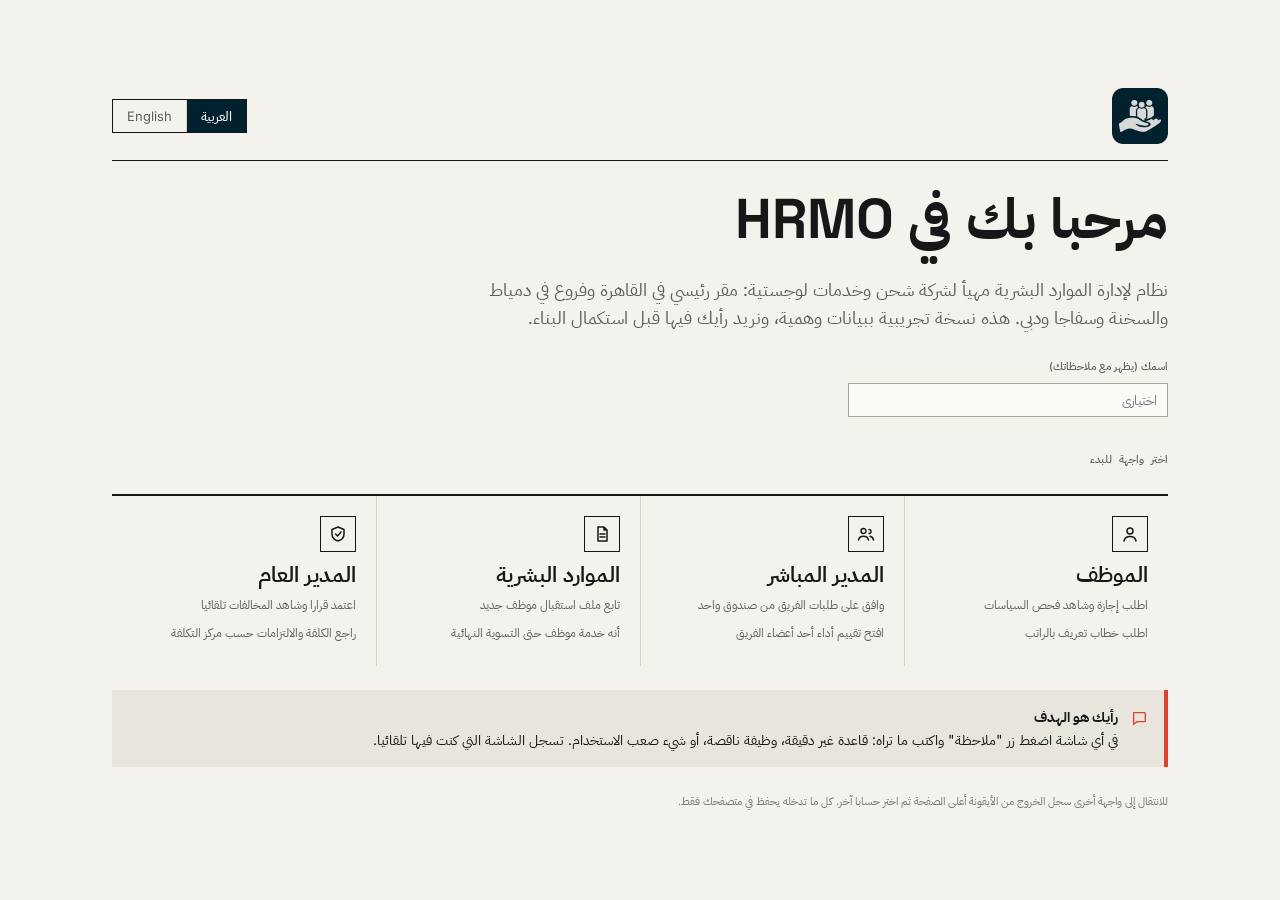
==== commit 65cd45b3: "Publish demo from 803d83b" ====
--- a/index.html
+++ b/index.html
@@ -9,25 +9,25 @@
   <link rel="apple-touch-icon" href="assets/brand/apple-touch-icon.png">
   <link rel="preconnect" href="https://fonts.googleapis.com">
   <link rel="preconnect" href="https://fonts.gstatic.com" crossorigin>
-  <link rel="stylesheet" href="https://fonts.googleapis.com/css2?family=IBM+Plex+Sans+Arabic:wght@400;500;600&family=Inter:wght@400;500;600;700&display=swap">
-  <link rel="stylesheet" href="assets/styles.css?v=387735b7">
+  <link rel="stylesheet" href="https://fonts.googleapis.com/css2?family=IBM+Plex+Mono:wght@400;500;600&family=IBM+Plex+Sans+Arabic:wght@400;500;600;700&family=Inter:wght@400;500;600;700&family=Space+Grotesk:wght@400;500;600;700&display=swap">
+  <link rel="stylesheet" href="assets/styles.css?v=803d83b4">
 </head>
 <body>
   <div id="app" class="app" aria-live="polite"></div>
   <div id="menu-host"></div>
   <div id="tooltip" class="tooltip" role="tooltip" hidden></div>
   <div id="toast-host" class="toast-host" aria-live="polite"></div>
-  <script src="assets/data.js?v=387735b7"></script>
-  <script src="assets/config.js?v=387735b7"></script>
-  <script src="assets/app.js?v=387735b7"></script>
-  <script src="assets/modules/manager.js?v=387735b7"></script>
-  <script src="assets/modules/orgchart.js?v=387735b7"></script>
-  <script src="assets/modules/lifecycle.js?v=387735b7"></script>
-  <script src="assets/modules/care.js?v=387735b7"></script>
-  <script src="assets/modules/talent.js?v=387735b7"></script>
-  <script src="assets/modules/relations.js?v=387735b7"></script>
-  <script src="assets/modules/operations.js?v=387735b7"></script>
-  <script src="assets/modules/insights.js?v=387735b7"></script>
-  <script src="assets/modules/feedback.js?v=387735b7"></script>
+  <script src="assets/data.js?v=803d83b4"></script>
+  <script src="assets/config.js?v=803d83b4"></script>
+  <script src="assets/app.js?v=803d83b4"></script>
+  <script src="assets/modules/manager.js?v=803d83b4"></script>
+  <script src="assets/modules/orgchart.js?v=803d83b4"></script>
+  <script src="assets/modules/lifecycle.js?v=803d83b4"></script>
+  <script src="assets/modules/care.js?v=803d83b4"></script>
+  <script src="assets/modules/talent.js?v=803d83b4"></script>
+  <script src="assets/modules/relations.js?v=803d83b4"></script>
+  <script src="assets/modules/operations.js?v=803d83b4"></script>
+  <script src="assets/modules/insights.js?v=803d83b4"></script>
+  <script src="assets/modules/feedback.js?v=803d83b4"></script>
 </body>
 </html>
--- a/assets/styles.css
+++ b/assets/styles.css
@@ -1,91 +1,108 @@
 /* =====================================================================
    HRMO — design system
-   Clean enterprise SaaS styling. All values come from the tokens below.
+   Swiss editorial / modern brutalist. Warm paper, deep ink, one editorial red.
+   Every value comes from the tokens below; section 21 holds the editorial layer.
    ===================================================================== */
 
 /* ---------- 1. Design tokens ---------- */
 :root {
-  /* Color — brand */
-  --primary: #2878D0;
-  --primary-hover: #1F66B5;
-  --primary-pressed: #1A5699;
-  --primary-50: #EAF2FB;
-  --primary-100: #D4E5F7;
-  --on-primary: #FFFFFF;
-  --navy: #1F2937;
-  --navy-2: #2A3646;
-  --navy-text: #C9D1DB;
-  --navy-muted: #8B96A5;
-
-  /* Color — neutrals */
-  --bg: #F5F7FA;
-  --surface: #FFFFFF;
-  --surface-2: #F9FAFB;
-  --surface-hover: #F3F6FA;
-  --row-selected: #EEF5FD;
-  --border: #E5E7EB;
-  --border-strong: #D1D5DB;
-  --text: #30343B;
-  --text-2: #747B84;
-  --text-3: #8B9198;
-
-  /* Color — status (fill / text / background) */
-  --success: #22A06B; --success-text: #157A51; --success-bg: #E8F6EF;
-  --warning: #E9A23B; --warning-text: #9A5B00; --warning-bg: #FDF4E6;
-  --danger:  #E05252; --danger-text:  #C23B3B; --danger-bg:  #FCECEC;
-  --info: #2878D0;    --info-text: #1F66B5;    --info-bg: #EAF2FB;
+  /* Palette */
+  --paper: #F4F2EC;
+  --ink: #171717;
+  --red: #D9432F;
+  --stone: #777777;
+  --beige: #E8E5DC;
+  --brand-deep: #01212E;     /* the logo's background: used wherever a surface was black */
+
+  /* Roles: brand and interaction. Ink is the action colour; red marks what matters. */
+  --primary: #01212E;
+  --primary-hover: #00141C;
+  --primary-pressed: #00141C;
+  --primary-50: #E8E5DC;
+  --primary-100: #D9D5CA;
+  --on-primary: #F4F2EC;
+  --accent: #D9432F;          /* marks, rules, active state */
+  --accent-ink: #B8321F;      /* red text at small sizes (5.3:1 on paper) */
+  --accent-fill: #C2391F;     /* red behind paper-coloured text */
+  --rule: #171717;            /* editorial rules */
+  --navy: #01212E;            /* sidebar, in the logo's colour */
+  --navy-2: #0B3444;
+  --navy-text: #D6DEE0;
+  --navy-muted: #8FA6AE;
+
+  /* Neutrals */
+  --bg: #F4F2EC;
+  --surface: #FBFAF6;
+  --surface-2: #EEEBE3;
+  --surface-hover: #E8E5DC;
+  --row-selected: #E8E5DC;
+  --border: #D6D1C5;
+  --border-strong: #A9A498;
+  --text: #171717;
+  --text-2: #5E5E5E;
+  --text-3: #777777;
+
+  /* Status (fill / text / background) — kept apart from the editorial red where it matters */
+  --success: #2F7A55; --success-text: #23623F; --success-bg: #E2E8DC;
+  --warning: #C98A1B; --warning-text: #8A5A00; --warning-bg: #F0E5CB;
+  --danger:  #D9432F; --danger-text:  #B3301D; --danger-bg:  #F5DED8;
+  --info: #171717;    --info-text: #171717;    --info-bg: #E8E5DC;
 
   /* Typography */
-  --font: "Inter", "Lato", "Roboto", "IBM Plex Sans Arabic", "Noto Sans Arabic", system-ui, -apple-system, "Segoe UI", Tahoma, Arial, sans-serif;
-  --font-mono: ui-monospace, "SF Mono", Consolas, "Liberation Mono", monospace;
+  --font: "Inter", "IBM Plex Sans Arabic", system-ui, -apple-system, "Segoe UI", Tahoma, Arial, sans-serif;
+  --font-display: "Space Grotesk", "Helvetica Neue", Helvetica, "IBM Plex Sans Arabic", Arial, sans-serif;
+  --font-mono: "IBM Plex Mono", "IBM Plex Sans Arabic", ui-monospace, "SF Mono", Consolas, monospace;
   --fs-caption: 12px;  --lh-caption: 16px;
   --fs-table: 13px;    --lh-table: 18px;
-  --fs-body: 14px;     --lh-body: 20px;
-  --fs-section: 15px;  --lh-section: 22px;
-  --fs-title: 20px;    --lh-title: 28px;
-  --fs-kpi: 24px;      --lh-kpi: 32px;
+  --fs-body: 14px;     --lh-body: 21px;
+  --fs-section: 17px;  --lh-section: 22px;
+  --fs-title: 52px;    --lh-title: 1;
+  --fs-kpi: 40px;      --lh-kpi: 1.05;
   --fw-regular: 400; --fw-medium: 500; --fw-semibold: 600;
+  --track-label: .1em;
 
   /* Spacing (4px grid) */
-  --s-1: 4px; --s-2: 8px; --s-3: 12px; --s-4: 16px; --s-5: 20px; --s-6: 24px; --s-8: 32px;
-
-  /* Radius */
-  --r-sm: 4px; --r-md: 6px; --r-lg: 8px; --r-pill: 999px;
-
-  /* Elevation (kept minimal) */
-  --sh-1: 0 1px 2px rgba(16, 24, 40, .04);
-  --sh-2: 0 4px 12px rgba(16, 24, 40, .10), 0 1px 3px rgba(16, 24, 40, .06);
-  --sh-3: 0 16px 40px rgba(16, 24, 40, .18);
+  --s-1: 4px; --s-2: 8px; --s-3: 12px; --s-4: 16px; --s-5: 20px; --s-6: 24px; --s-8: 32px; --s-10: 40px; --s-12: 48px;
+
+  /* Geometry: sharp edges everywhere */
+  --r-sm: 0; --r-md: 0; --r-lg: 0; --r-pill: 0;
+
+  /* Elevation: no blur. Floating layers get a hard offset in ink. */
+  --sh-1: none;
+  --sh-2: 4px 4px 0 0 #01212E;
+  --sh-3: 8px 8px 0 0 #01212E;
 
   /* Component dimensions */
-  --h-control: 32px; --h-control-sm: 26px;
-  --h-topbar: 52px; --h-row: 40px;
-  --w-sidebar: 232px; --w-sidebar-collapsed: 60px;
-  --w-drawer: 520px;
+  --h-control: 34px; --h-control-sm: 28px;
+  --h-topbar: 60px; --h-row: 44px;
+  --w-sidebar: 248px; --w-sidebar-collapsed: 60px;
+  --w-drawer: 560px;
 
   /* Icon sizes */
   --icon-sm: 14px; --icon-md: 16px; --icon-lg: 18px;
 
   /* Interaction states */
-  --focus-ring: 0 0 0 3px rgba(40, 120, 208, .28);
-  --disabled-opacity: .5;
+  --focus-ring: 0 0 0 2px var(--bg), 0 0 0 4px var(--accent);
+  --disabled-opacity: .45;
   --t-fast: 120ms ease-out;
 
   color-scheme: light;
 }
 
 :root[data-theme="dark"] {
-  --primary: #4C97E8; --primary-hover: #6AAAEE; --primary-pressed: #3A84D6;
-  --primary-50: #1B2A3D; --primary-100: #22385A; --on-primary: #0B1220;
-  --navy: #0F1724; --navy-2: #1A2433; --navy-text: #C9D1DB; --navy-muted: #7E8A9A;
-  --bg: #111827; --surface: #1A2230; --surface-2: #1F2937; --surface-hover: #232D3D; --row-selected: #1B2A3D;
-  --border: #2C3747; --border-strong: #3B4757;
-  --text: #E5E7EB; --text-2: #A3ABB5; --text-3: #8B95A1;
-  --success-text: #5CCB98; --success-bg: #12291F;
-  --warning-text: #F2BE6B; --warning-bg: #2E2312;
-  --danger-text: #F08A8A;  --danger-bg: #331A1C;
-  --info-text: #8BBDF1;    --info-bg: #1B2A3D;
-  --sh-1: 0 1px 2px rgba(0,0,0,.3); --sh-2: 0 4px 14px rgba(0,0,0,.45); --sh-3: 0 16px 40px rgba(0,0,0,.55);
+  --primary: #F4F2EC; --primary-hover: #FFFFFF; --primary-pressed: #FFFFFF;
+  --primary-50: #0B3444; --primary-100: #124050; --on-primary: #01212E;
+  --accent: #E5583F; --accent-ink: #F07A63; --accent-fill: #C2391F;
+  --rule: #F4F2EC;
+  --navy: #00161F; --navy-2: #0B3444; --navy-text: #D6DEE0; --navy-muted: #8FA6AE;
+  --bg: #01212E; --surface: #052A38; --surface-2: #072F3E; --surface-hover: #0B3646; --row-selected: #0E3B4C;
+  --border: #1C4655; --border-strong: #3D6573;
+  --text: #F4F2EC; --text-2: #B7C4C8; --text-3: #8FA6AE;
+  --success: #4FA97A; --success-text: #6FC197; --success-bg: #0E3127;
+  --warning: #D99A2B; --warning-text: #E3B45C; --warning-bg: #2B2A1E;
+  --danger: #E5583F;  --danger-text: #F07A63;  --danger-bg: #2E2126;
+  --info: #F4F2EC;    --info-text: #F4F2EC;    --info-bg: #0B3646;
+  --sh-1: none; --sh-2: 4px 4px 0 0 #00121A; --sh-3: 8px 8px 0 0 #00121A;
   color-scheme: dark;
 }
 
@@ -595,8 +612,10 @@
 }
 
 /* ---------- 18. Analytics dashboard ---------- */
-:root { --series-1: #2878D0; --series-2: #1BAF7A; --series-3: #EB6834; --chart-grid: #EDF0F3; }
-:root[data-theme="dark"] { --series-1: #4C97E8; --series-2: #199E70; --series-3: #D95926; --chart-grid: #263143; }
+/* Chart series: ink, editorial red, stone. A deliberately monochrome-led set (the validator flags ink and stone
+   for lightness/chroma); colour-blind separation and contrast pass, and every chart carries a legend with values. */
+:root { --series-1: #171717; --series-2: #D9432F; --series-3: #8C867A; --chart-grid: #DCD8CD; }
+:root[data-theme="dark"] { --series-1: #F4F2EC; --series-2: #E5583F; --series-3: #8FA6AE; --chart-grid: #164150; }
 .dash-filters { display: flex; flex-wrap: wrap; align-items: center; gap: var(--s-2); }
 .dash-filters .select { width: auto; min-width: 150px; }
 .dash-sec { margin: var(--s-2) 0 0; font-size: var(--fs-section); font-weight: var(--fw-semibold); color: var(--text-2); }
@@ -749,7 +768,7 @@
 @media (pointer: coarse), (max-width: 720px) {
   :root { --h-control: 40px; --h-control-sm: 36px; }
   .btn.sm, .select.sm { font-size: var(--fs-table); padding-inline: var(--s-3); }
-  .seg button { height: 34px; padding-inline: 12px; }
+  .seg button { height: 40px; padding-inline: 12px; }
   .rate button { width: 38px; height: 36px; font-size: var(--fs-table); }
   .pg { min-width: 36px; height: 36px; }
   .cbx, .radio input, label > input[type="checkbox"], label > input[type="radio"] { width: 20px; height: 20px; }
@@ -841,3 +860,408 @@
   .bar-row { grid-template-columns: minmax(0, 1fr) auto; row-gap: 3px; }
   .bar-row > :first-child { grid-column: 1 / -1; white-space: normal; overflow: visible; text-overflow: clip; }
 }
+
+/* =====================================================================
+   21. Editorial layer — Swiss editorial / modern brutalist
+   Structure comes from rules and type, not from boxes and shadows.
+   Sections sit on the paper under a hairline of ink; numbers are set in mono;
+   headlines are oversized; red is reserved for what needs the eye.
+   ===================================================================== */
+
+/* ---- Base type ---- */
+body { font-family: var(--font); letter-spacing: -.003em; text-rendering: optimizeLegibility; font-feature-settings: "cv11", "ss01"; }
+h1, h2, h3, .wr-t, .brand { font-family: var(--font-display); }
+.num, td.num, .kvalue, .tile .value, .balance .big, .dn-center b, .gg-center b, .lc-end, .lc-y span, .lc-x span, .gg-scale,
+.bar-row .bv, .stat-list .row b, .oc-no, .oc-nextno, .pg, .pager, .kd, .nav-count, .iconbtn .count, .cal .d .dn, .oc-zoom span {
+  font-family: var(--font-mono); font-variant-numeric: tabular-nums; }
+::selection { background: var(--accent); color: #F4F2EC; }
+a { color: var(--text); text-decoration: underline; text-decoration-thickness: 1px; text-underline-offset: 3px; text-decoration-color: var(--accent); }
+a:hover { color: var(--accent-ink); }
+:focus-visible { border-radius: 0; }
+.muted, .subtle { color: var(--text-2); }
+
+/* Label voice: small mono capitals with open tracking (Latin only — tracking breaks Arabic joining). */
+.nav-group-label, .menu-label, .section-title, .dash-sec, thead th, .crumbs, .lane h3, .field label, .field .flabel,
+.demo-pill, .sidebar-foot, .pager, .welcome h2, .tile .label, .kcard .klabel {
+  font-family: var(--font-mono); letter-spacing: var(--track-label); }
+.nav-group-label, .menu-label, .section-title, .dash-sec, thead th, .crumbs, .lane h3, .demo-pill { text-transform: uppercase; }
+[dir="rtl"] *, [dir="rtl"] *::before { letter-spacing: 0 !important; }
+[dir="rtl"] .nav-group-label, [dir="rtl"] .menu-label, [dir="rtl"] .section-title, [dir="rtl"] .dash-sec, [dir="rtl"] thead th,
+[dir="rtl"] .crumbs, [dir="rtl"] .lane h3, [dir="rtl"] .field label, [dir="rtl"] .field .flabel, [dir="rtl"] .tile .label, [dir="rtl"] .kcard .klabel { font-family: var(--font); }
+
+/* ---- Top bar ---- */
+.topbar { background: var(--bg); border-bottom: 1px solid var(--rule); padding-inline: var(--s-4); gap: var(--s-4); }
+.brand { gap: 10px; font-size: 20px; font-weight: 700; letter-spacing: -.03em; }
+.brand .logo { width: 34px; height: 34px; border-radius: 0; }
+.demo-pill { font-size: 10px; font-weight: var(--fw-medium); color: var(--accent-ink); background: transparent; border: 1px solid var(--accent); border-radius: 0; padding: 2px 6px; line-height: 12px; }
+.search { background: transparent; border: 0; border-bottom: 1px solid var(--border-strong); border-radius: 0; height: 34px; padding-inline: 2px; max-width: 360px; }
+.search:hover { border-bottom-color: var(--rule); }
+.search:focus-within { background: transparent; box-shadow: none; border-bottom: 2px solid var(--accent); }
+.search kbd { border-radius: 0; border-color: var(--border-strong); }
+.ws-switch { background: transparent; border-color: var(--rule); border-radius: 0; height: 32px; padding-inline: 10px; }
+.ws-switch:hover { background: var(--primary); color: var(--on-primary); border-color: var(--primary); }
+.tb-sep { background: var(--rule); height: 24px; opacity: .25; }
+.iconbtn { border-radius: 0; color: var(--text); }
+.iconbtn:hover { background: var(--surface-hover); }
+.iconbtn:active { background: var(--primary-100); }
+.iconbtn .count { border-radius: 0; background: var(--accent-fill); color: #F4F2EC; border: 0; min-width: 16px; height: 16px; line-height: 16px; font-size: 10px; top: 2px; font-weight: 500; }
+.iconbtn.signout:hover { background: var(--accent-fill); color: #F4F2EC; }
+.userbtn { border-radius: 0; height: 40px; }
+.userbtn:hover { background: var(--surface-hover); }
+.userbtn .un { font-weight: var(--fw-semibold); }
+.avatar { border-radius: 0; background: var(--primary); color: var(--on-primary); font-family: var(--font-mono); font-weight: 500; letter-spacing: .02em; }
+:root[data-theme="dark"] .avatar { color: var(--on-primary); }
+td .who .avatar, .list-item .avatar { background: var(--surface-hover); color: var(--text); }
+
+/* ---- Sidebar ---- */
+.sidebar { padding: var(--s-5) var(--s-3) var(--s-4); gap: var(--s-5); }
+.nav-group { gap: 0; }
+.nav-group-label { font-size: 10px; font-weight: var(--fw-medium); color: var(--navy-muted); padding: 0 12px 8px; }
+.nav-item { height: 36px; padding: 0 12px; border-radius: 0; gap: 12px; color: var(--navy-text); }
+.nav-item svg { opacity: .8; }
+.nav-item:hover { background: var(--navy-2); color: #F4F2EC; }
+.nav-item.active { background: #F4F2EC; color: #01212E; font-weight: var(--fw-semibold); }
+.nav-item.active svg { opacity: 1; color: var(--accent); }
+.nav-item.active::before { inset-inline-start: -12px; top: 0; bottom: 0; width: 4px; border-radius: 0; background: var(--accent); }
+[dir="rtl"] .nav-item.active::before { border-radius: 0; }
+.nav-item.active .nav-chev { color: #01212E; }
+.nav-label { font-size: 13px; }
+.nav-count { border-radius: 0; background: var(--accent-fill); color: #F4F2EC; font-weight: 500; font-size: 10.5px; height: 18px; line-height: 18px; min-width: 22px; }
+.nav-sub { gap: 0; margin: 4px 0 8px; padding-inline-start: 40px; }
+.nav-sub::before { inset-inline-start: 20px; background: #1E4A5A; }
+.nav-subitem { border-radius: 0; height: 30px; color: var(--navy-muted); }
+.nav-subitem:hover { background: transparent; color: #F4F2EC; }
+.nav-subitem.active { color: #F4F2EC; box-shadow: inset 2px 0 0 var(--accent); }
+[dir="rtl"] .nav-subitem.active { box-shadow: inset -2px 0 0 var(--accent); }
+.sidebar-foot { font-size: 10px; border-top-color: #1E4A5A; padding-top: var(--s-3); }
+.shell.collapsed .nav-group + .nav-group { border-top-color: #1E4A5A; }
+:root[data-theme="dark"] .sidebar { border-inline-end: 1px solid var(--border); }
+
+/* ---- Content & page head ---- */
+.content { padding: var(--s-8) var(--s-10) var(--s-12); }
+.page { max-width: 1400px; gap: var(--s-6); }
+.crumbs { font-size: 10.5px; color: var(--text-2); gap: 8px; }
+.crumbs svg { width: 10px; height: 10px; }
+.crumbs button:hover { color: var(--accent-ink); }
+.crumbs .cur { color: var(--text); font-weight: var(--fw-medium); }
+.page-head { align-items: flex-end; gap: var(--s-6); padding-bottom: var(--s-5); border-bottom: 2px solid var(--rule); margin-top: 0; }
+.page-head h1 { font-size: var(--fs-title); line-height: var(--lh-title); font-weight: 600; letter-spacing: -.04em; }
+[dir="rtl"] .page-head h1 { font-size: 44px; line-height: 1.15; font-weight: 700; }
+.page-head p { margin-top: var(--s-3); font-size: 15px; line-height: 1.5; color: var(--text-2); max-width: 72ch; }
+
+/* ---- Sections: cards become ruled columns on the paper ---- */
+.card { background: transparent; border: 0; border-top: 1px solid var(--rule); border-radius: 0; box-shadow: none; padding: var(--s-4) 0 0; }
+.card.flush { border-bottom: 1px solid var(--rule); overflow: visible; }
+.card h2 { font-size: var(--fs-section); font-weight: 600; letter-spacing: -.015em; margin-bottom: var(--s-4); }
+.card h2 .count { font-family: var(--font-mono); font-size: 12px; color: var(--accent-ink); }
+.card-head { margin-bottom: var(--s-4); }
+.grid { gap: var(--s-8) var(--s-6); }
+.dgrid { gap: var(--s-8) var(--s-6); }
+.card:not(.flush) .table-wrap { margin-inline: 0; }
+
+/* KPI tiles: oversized mono figures under a hairline. */
+.tile { background: transparent; border: 0; border-top: 1px solid var(--rule); border-radius: 0; box-shadow: none; padding: var(--s-3) 0 0; gap: 6px; position: relative; }
+.tile .label { font-size: 10.5px; text-transform: uppercase; color: var(--text-2); }
+.tile .label svg { color: var(--text); }
+.tile .value { font-size: var(--fs-kpi); line-height: var(--lh-kpi); font-weight: 500; letter-spacing: -.045em; }
+.tile .hint { color: var(--text-2); }
+.tile.clickable:hover { border-color: var(--accent); box-shadow: inset 0 3px 0 var(--accent); }
+.tile.clickable:hover .value { color: var(--accent-ink); }
+
+.kgrid { grid-template-columns: minmax(0, 1.6fr) repeat(4, minmax(0, 1fr)); gap: var(--s-6); }
+.kcard { background: transparent; border: 0; border-top: 1px solid var(--rule); border-radius: 0; box-shadow: none; padding: var(--s-3) 0 0; display: block; position: relative; }
+.kcard::before { content: ""; position: absolute; top: -1px; inset-inline-start: 0; width: 40px; height: 4px; background: var(--kc); }
+.kcard.t-blue { --kc: var(--rule); --kc-ink: var(--text); }
+.kcard.t-red { --kc: var(--accent); --kc-ink: var(--accent-ink); }
+.kcard.t-teal { --kc: var(--success); --kc-ink: var(--success-text); }
+.kcard.t-amber { --kc: var(--warning); --kc-ink: var(--warning-text); }
+.kcard .kic { position: absolute; top: var(--s-3); inset-inline-end: 0; width: 26px; height: 26px; border-radius: 0; background: transparent; border: 1px solid currentColor; color: var(--kc-ink, var(--text)); }
+.kcard .kic svg { width: 14px; height: 14px; }
+.kcard .kbody { gap: 6px; }
+.kcard .klabel { font-size: 10.5px; text-transform: uppercase; color: var(--text-2); padding-inline-end: 36px; line-height: 1.35; }
+.kcard .kvalue { font-size: var(--fs-kpi); line-height: var(--lh-kpi); font-weight: 500; letter-spacing: -.045em; margin-top: var(--s-2); }
+.kcard .kvalue small { font-family: var(--font); font-size: 13px; letter-spacing: 0; color: var(--text-2); margin-inline-start: 2px; }
+.kgrid > .kcard:first-child .kvalue { font-size: 64px; letter-spacing: -.055em; }
+.kd { font-size: 11px; }
+
+/* ---- Buttons ---- */
+.btn { border-radius: 0; border-color: var(--rule); background: transparent; color: var(--text); font-weight: var(--fw-medium); letter-spacing: .005em; padding-inline: 14px; }
+.btn:hover { background: var(--primary); color: var(--on-primary); border-color: var(--primary); }
+.btn:active { background: var(--primary-pressed); }
+.btn.primary { background: var(--primary); border-color: var(--primary); color: var(--on-primary); }
+.btn.primary:hover { background: var(--accent-fill); border-color: var(--accent-fill); color: #F4F2EC; }
+.btn.secondary { background: var(--surface-hover); border-color: transparent; color: var(--text); }
+:root[data-theme="dark"] .btn.secondary { color: var(--text); }
+.btn.secondary:hover { background: var(--primary); color: var(--on-primary); }
+.btn.outline { border-color: var(--rule); color: var(--text); }
+.btn.outline:hover { background: var(--primary); color: var(--on-primary); }
+.btn.danger { background: transparent; border-color: var(--accent); color: var(--accent-ink); }
+.btn.danger:hover { background: var(--accent-fill); border-color: var(--accent-fill); color: #F4F2EC; }
+.btn.danger-solid { background: var(--accent-fill); border-color: var(--accent-fill); color: #F4F2EC; }
+.btn.danger-solid:hover { background: #A8301A; border-color: #A8301A; }
+.btn.subtle { border-color: transparent; color: var(--text-2); }
+.btn.subtle:hover { background: var(--surface-hover); color: var(--text); border-color: transparent; }
+.btn[disabled]:hover { background: transparent; color: var(--text); border-color: var(--rule); }
+.btn.primary[disabled]:hover { background: var(--primary); color: var(--on-primary); }
+
+/* ---- Forms ---- */
+.field { gap: 6px; }
+.field label, .field .flabel { font-size: 10.5px; color: var(--text-2); text-transform: uppercase; }
+.input, .select, .textarea { border-radius: 0; background: var(--surface); border-color: var(--border-strong); }
+.input:hover, .select:hover, .textarea:hover { border-color: var(--rule); }
+.input:focus, .select:focus, .textarea:focus { border-color: var(--rule); box-shadow: inset 0 -2px 0 var(--accent); }
+.cbx, .radio input, .days-pick input, .range { accent-color: var(--primary); }
+.switch .track { border-radius: 0; width: 36px; background: var(--border-strong); }
+.switch .thumb { border-radius: 0; box-shadow: none; background: #F4F2EC; }
+.switch input:checked + .track { background: var(--accent-fill); }
+.switch input:checked + .track .thumb { inset-inline-start: 18px; }
+
+/* Segmented controls: a single ruled strip; the current option is set solid. */
+.seg { background: transparent; border: 1px solid var(--rule); border-radius: 0; padding: 0; gap: 0; }
+.seg button { border-radius: 0; height: 32px; padding: 0 14px; color: var(--text-2); }
+.seg button + button { border-inline-start: 1px solid var(--border); }
+.seg button:hover { color: var(--text); background: var(--surface-hover); }
+.seg button[aria-pressed="true"], .seg button.on { background: var(--primary); color: var(--on-primary); box-shadow: none; font-weight: var(--fw-medium); }
+:root[data-theme="dark"] .seg button[aria-pressed="true"] { color: var(--on-primary); }
+
+/* ---- Badges, codes, messages ---- */
+.badge { border-radius: 0; height: 20px; padding: 0 6px; background: transparent; border: 1px solid currentColor; font-size: 11px; font-weight: var(--fw-medium); }
+.b-ok { color: var(--success-text); background: transparent; }
+.b-warn { color: var(--warning-text); background: transparent; }
+.b-bad { color: var(--danger-text); background: transparent; }
+.b-info, .b-brand { color: var(--text); background: transparent; }
+.b-neutral { color: var(--text-2); background: transparent; border-color: var(--border-strong); }
+.rule { border-radius: 0; background: transparent; border-color: var(--border-strong); color: var(--text-2); font-size: 10.5px; }
+.msg { border-radius: 0; border-inline-start-width: 3px; }
+.msg.info { border-color: var(--rule); }
+
+/* ---- Tables ---- */
+.table-toolbar { padding: var(--s-3) 0; border-bottom: 1px solid var(--border); }
+thead th { background: var(--bg); color: var(--text); font-size: 10px; font-weight: var(--fw-medium); border-bottom: 1px solid var(--rule); height: 40px; }
+th, td { border-bottom-color: var(--border); padding-inline: var(--s-3); }
+.card th:first-child, .card td:first-child { padding-inline-start: 0; }
+.card th:last-child, .card td:last-child { padding-inline-end: 0; }
+tbody tr:hover { background: var(--surface-hover); }
+td.num { font-size: 12.5px; }
+td .who .n { font-weight: var(--fw-semibold); }
+.th-sort svg { color: var(--text-3); }
+th[aria-sort="ascending"] .th-sort svg, th[aria-sort="descending"] .th-sort svg { color: var(--accent); }
+.bulkbar { background: var(--primary); color: var(--on-primary); border-bottom: 0; padding-inline: var(--s-3); }
+.bulkbar .btn { border-color: var(--on-primary); color: var(--on-primary); }
+.bulkbar .btn:hover { background: var(--on-primary); color: var(--primary); }
+.pager { border-top: 1px solid var(--border); padding-inline: 0; font-size: 11px; }
+.pg { border-radius: 0; }
+.pg[aria-current="page"] { background: var(--primary); color: var(--on-primary); border-color: var(--primary); }
+.list-item { padding: 12px 0; }
+.list-item.clickable { border-radius: 0; }
+.empty-state .ei { border-radius: 0; background: transparent; border-color: var(--rule); color: var(--text); }
+.sk { border-radius: 0; }
+
+/* ---- Charts ---- */
+.bars { gap: 12px; }
+.bar-track { height: 10px; background: linear-gradient(var(--chart-grid), var(--chart-grid)) left center / 100% 1px no-repeat; }
+[dir="rtl"] .bar-track { background-position: right center; }
+.bar-fill { background: var(--series-1); border-radius: 0; min-width: 2px; }
+.bar-row:hover .bar-fill { background: var(--accent); }
+.bar-row .bv { font-size: 12px; }
+.meter { height: 4px; border: 0; background: var(--chart-grid); border-radius: 0; }
+.meter > i { border-radius: 0; background: var(--series-1); }
+.legend i { border-radius: 0; border: 0; }
+.lc-grid { background: var(--chart-grid); }
+.lc-line { stroke: var(--series-1); stroke-width: 2; stroke-linejoin: miter; stroke-linecap: square; }
+.lc-area { fill: var(--series-1); opacity: .05; }
+.lc-dot { border-radius: 0; background: var(--series-1); box-shadow: 0 0 0 2px var(--bg); }
+.lc-dot.last { background: var(--accent); }
+.lc-end { background: var(--bg); font-weight: 500; font-size: 13px; }
+.lc-y span, .lc-x span, .gg-scale { font-size: 10.5px; color: var(--text-2); }
+.dn-legend i { border-radius: 0; }
+.dn-center b { font-size: 30px; font-weight: 500; letter-spacing: -.04em; }
+.gg-track, .gg-value { stroke-linecap: butt; }
+.gg-center b { font-size: 44px; font-weight: 500; letter-spacing: -.05em; }
+
+/* ---- Floating layers ---- */
+.tooltip { border-radius: 0; background: var(--brand-deep); box-shadow: none; font-family: var(--font); }
+:root[data-theme="dark"] .tooltip { background: #F4F2EC; color: #171717; }
+.menu { border-radius: 0; background: var(--bg); border: 1px solid var(--rule); box-shadow: var(--sh-2); padding: 0; }
+.menu-label { font-size: 10px; padding: 10px 12px 4px; color: var(--text-2); }
+.menu-item { border-radius: 0; padding: 8px 12px; }
+.menu-item:hover, .menu-item:focus-visible { background: var(--surface-hover); }
+.menu-item .ck { color: var(--accent); }
+.menu-sep { background: var(--border); margin: 0; }
+.toast { border-radius: 0; background: var(--brand-deep); color: #F4F2EC; box-shadow: none; border-inline-start: 4px solid var(--accent); }
+:root[data-theme="dark"] .toast { background: #F4F2EC; color: #01212E; border: 0; border-inline-start: 4px solid var(--accent); }
+:root[data-theme="dark"] .toast svg { color: #171717; }
+.scrim { background: rgba(1, 33, 46, .55); }
+.drawer { background: var(--bg); box-shadow: none; border-inline-start: 1px solid var(--rule); }
+.drawer header, .modal header { border-bottom: 1px solid var(--rule); padding-block: var(--s-4); }
+.drawer header h2, .modal header h2 { font-size: 22px; line-height: 1.15; font-weight: 600; letter-spacing: -.025em; }
+.drawer footer, .modal footer { background: var(--bg); border-top: 1px solid var(--rule); }
+.modal { background: var(--bg); border: 1px solid var(--rule); border-radius: 0; box-shadow: var(--sh-3); }
+.kv dt { color: var(--text-2); }
+.section-title { font-size: 10px; font-weight: var(--fw-medium); color: var(--text); border-bottom: 1px solid var(--border); padding-bottom: 6px; }
+
+/* ---- Domain components ---- */
+.balance .big { font-size: var(--fs-kpi); line-height: var(--lh-kpi); font-weight: 500; letter-spacing: -.045em; }
+.balance .big small { font-family: var(--font); letter-spacing: 0; }
+.cal { gap: 2px; }
+.cal .d { border-radius: 0; background: transparent; border-color: var(--border); }
+.cal .d.off { background: var(--surface-2); border-color: transparent; }
+.cal .d.hol { background: var(--surface-hover); border-color: var(--rule); color: var(--text); }
+.cal .d.today { box-shadow: inset 0 0 0 2px var(--accent); }
+.lane { background: transparent; border: 0; border-top: 2px solid var(--rule); border-radius: 0; padding: var(--s-3) 0 0; }
+.lane h3 { font-size: 10px; color: var(--text); margin: 0 0 4px; }
+.cand { border-radius: 0; background: var(--surface); border-color: var(--border); }
+.cand:hover { border-color: var(--rule); box-shadow: var(--sh-2); }
+.days-pick label { border-radius: 0; }
+.days-pick label:has(input:checked) { background: var(--primary); color: var(--on-primary); border-color: var(--primary); }
+.quick { gap: 0; border-top: 1px solid var(--rule); }
+.quick button { border: 0; border-bottom: 1px solid var(--border); border-radius: 0; background: transparent; padding: 14px 4px; }
+.quick button:nth-child(odd) { border-inline-end: 1px solid var(--border); }
+.quick button:hover { background: var(--primary); color: var(--on-primary); border-color: var(--primary); }
+.quick .qi { border-radius: 0; background: transparent; border: 1px solid currentColor; color: inherit; width: 30px; height: 30px; }
+.preview { border-radius: 0; border-color: var(--rule); }
+.preview .chrome { border-bottom-color: var(--rule); }
+.acard { border-radius: 0; border-top: 4px solid var(--accent); }
+.feed-item { border-radius: 0; }
+.feed-item.unread::after { border-radius: 0; width: 7px; height: 7px; background: var(--accent); }
+.kbd { border-radius: 0; }
+.banner { border-radius: 0; background: transparent; border: 1px solid var(--rule); box-shadow: none; }
+.banner .bi { border-radius: 0; }
+.banner.danger { background: var(--danger-bg); border-color: var(--accent); }
+.banner.danger .bi { background: var(--accent-fill); color: #F4F2EC; }
+.banner.info .bi { background: var(--primary); color: var(--on-primary); }
+.banner.ok .bi { border-radius: 0; }
+.check-item { border-radius: 0; }
+.timeline::before { width: 1px; background: var(--rule); inset-inline-start: 5px; }
+.tl-item::before { border-radius: 0; width: 11px; height: 11px; border: 2px solid var(--rule); background: var(--bg); }
+.tl-item:first-child::before { background: var(--accent); border-color: var(--accent); }
+.tl-item.muted::before { border-color: var(--border-strong); }
+.org-node { border-radius: 0; }
+.org-node .tg { border-radius: 0; }
+.org-kids { border-inline-start-style: solid; border-inline-start-color: var(--border-strong); }
+.tcal td.c { border-radius: 0; }
+.tcal td.hol { background: var(--surface-hover); }
+.tcal th.today { color: var(--accent-ink); }
+.doc { border-radius: 0; border-color: var(--border-strong); }
+.doc-head { border-bottom: 2px solid #171717; }
+.doc-logo { border-radius: 0; }
+.doc h3 { font-family: var(--font-display); letter-spacing: -.01em; }
+.stat-list .row { padding: 10px 0; }
+.stat-list .row b { font-size: 15px; font-weight: 500; }
+.rate button { border-radius: 0; }
+.rate button[aria-pressed="true"] { background: var(--primary); color: var(--on-primary); border-color: var(--primary); }
+.mini-steps span { border-radius: 0; }
+.mini-steps span.cur { background: var(--primary); color: var(--on-primary); border-color: var(--primary); }
+:root[data-theme="dark"] .mini-steps span.cur { color: var(--on-primary); }
+
+/* ---- Dashboard section labels ---- */
+.dash-filters { gap: var(--s-2); }
+.dash-sec { font-size: 10.5px; color: var(--text); font-weight: var(--fw-medium); margin: var(--s-4) 0 calc(var(--s-2) * -1); display: flex; align-items: center; gap: var(--s-3); }
+.dash-sec::after { content: ""; flex: 1; height: 1px; background: var(--border); }
+
+/* ---- Organisation chart ---- */
+.oc-results { border-radius: 0; border-color: var(--rule); box-shadow: var(--sh-2); background: var(--bg); }
+.oc-zoom { border-radius: 0; border-color: var(--rule); background: transparent; }
+.oc-wrap { background-color: var(--bg); background-image: radial-gradient(var(--border-strong) .8px, transparent .8px); background-size: 24px 24px; border-top: 1px solid var(--rule); }
+.oc { --oc-line: var(--rule); }
+.oc li::before, .oc li::after, .oc ul ul::before { border-width: 1px !important; }
+.oc li:last-child::before, .oc li:first-child::after { border-radius: 0 !important; }
+.oc-box { background: var(--surface); border: 1px solid var(--rule); border-top: 4px solid var(--rule); border-radius: 0; box-shadow: none; }
+.oc-box:hover { box-shadow: var(--sh-2); border-color: var(--rule); }
+.oc-name { font-family: var(--font-display); font-size: 13.5px; letter-spacing: -.01em; }
+.oc-no { color: var(--accent-ink); font-size: 11px; }
+.oc-box.me { background: var(--surface-hover); border-top-color: var(--accent); }
+.oc-box.hit { outline: 2px solid var(--accent); outline-offset: 3px; }
+.oc-box.new { border-top-color: var(--success); }
+.oc-tag { border-radius: 0; font-family: var(--font-mono); }
+.oc-toggle { border-radius: 0; border-color: var(--rule); background: var(--bg); color: var(--text); font-family: var(--font-mono); }
+.oc-toggle:hover { background: var(--primary); color: var(--on-primary); border-color: var(--primary); }
+.oc-team { border-radius: 0; border-color: var(--border-strong); background: transparent; }
+.oc-team .oc-box { border-top-color: var(--border-strong); }
+
+/* ---- Welcome / sign-in and feedback ---- */
+.welcome { background: var(--bg); }
+.welcome-in { width: min(1120px, 100%); padding: var(--s-12) var(--s-8); gap: var(--s-6); }
+.welcome-top { padding-bottom: var(--s-4); border-bottom: 1px solid var(--rule); }
+.welcome-top img { border-radius: 0; }
+.welcome h1 { font-size: 72px; line-height: .95; font-weight: 600; letter-spacing: -.05em; max-width: 14ch; }
+[dir="rtl"] .welcome h1 { font-size: 56px; line-height: 1.2; font-weight: 700; max-width: 18ch; }
+.welcome h2 { font-size: 10.5px; font-weight: var(--fw-medium); color: var(--text-2); }
+.welcome-lead { font-size: 18px; line-height: 1.55; color: var(--text-2); }
+.welcome-roles { gap: 0; border-top: 2px solid var(--rule); }
+.welcome-role { background: transparent; border: 0; border-inline-end: 1px solid var(--border); border-radius: 0; box-shadow: none; padding: var(--s-5) var(--s-5) var(--s-6); gap: 10px; transition: background var(--t-fast), color var(--t-fast); }
+.welcome-role:last-child { border-inline-end: 0; }
+.welcome-role:hover { background: var(--primary); color: var(--on-primary); border-color: var(--primary); box-shadow: none; transform: none; }
+.welcome-role:hover .wr-d { color: inherit; opacity: .8; }
+.welcome-role:hover .wr-ic { color: var(--accent); border-color: var(--accent); }
+.wr-ic { border-radius: 0; background: transparent; border: 1px solid currentColor; color: var(--text); }
+.wr-t { font-size: 22px; font-weight: 600; letter-spacing: -.025em; line-height: 1.1; }
+.welcome-note { border-radius: 0; background: var(--surface-hover); border: 0; border-inline-start: 4px solid var(--accent); }
+.welcome-note svg { color: var(--accent); }
+.welcome-foot { font-family: var(--font-mono); font-size: 11px; }
+.fb-fab { border-radius: 0 !important; box-shadow: var(--sh-2) !important; }
+
+/* ---- Responsive ---- */
+@media (max-width: 1280px) {
+  .kgrid { grid-template-columns: minmax(0, 1.4fr) repeat(2, minmax(0, 1fr)); }
+  .kgrid > .kcard:first-child { grid-row: span 2; }
+  .kgrid > .kcard:first-child .kvalue { font-size: 72px; }
+}
+@media (max-width: 1180px) {
+  :root { --fs-title: 44px; }
+  .welcome-roles { border-top-width: 2px; }
+  .welcome-role:nth-child(2) { border-inline-end: 0; }
+  .welcome-role:nth-child(-n+2) { border-bottom: 1px solid var(--border); }
+}
+@media (max-width: 900px) {
+  .content { padding: var(--s-5) var(--s-5) var(--s-10); }
+  .sidebar { border-inline-end: 1px solid var(--rule); }
+  .shell.collapsed .nav-item { padding: 0 12px; }
+  .welcome h1 { font-size: 52px; }
+  [dir="rtl"] .welcome h1 { font-size: 42px; }
+}
+@media (max-width: 720px) {
+  :root { --fs-title: 34px; --fs-kpi: 30px; --h-topbar: 56px; }
+  [dir="rtl"] .page-head h1 { font-size: 30px; }
+  .page { gap: var(--s-5); }
+  .page-head { padding-bottom: var(--s-4); gap: var(--s-4); }
+  .page-head p { font-size: 14px; }
+  .grid, .dgrid { gap: var(--s-6) var(--s-4); }
+  .kgrid { grid-template-columns: repeat(2, minmax(0, 1fr)); gap: var(--s-5) var(--s-4); }
+  .kgrid > .kcard:first-child { grid-row: auto; grid-column: 1 / -1; }
+  .kgrid > .kcard:first-child .kvalue { font-size: 52px; }
+  .kcard { padding: var(--s-3) 0 0; }
+  .kcard .kic { top: var(--s-3); inset-inline-end: 0; width: 24px; height: 24px; }
+  .kcard .kvalue { font-size: var(--fs-kpi); line-height: var(--lh-kpi); }
+  .tile .value { font-size: var(--fs-kpi); line-height: var(--lh-kpi); }
+  .brand { font-size: 18px; }
+  .topbar { padding-inline: var(--s-2); gap: var(--s-2); }
+  .welcome-in { padding: var(--s-8) var(--s-4); }
+  .welcome h1 { font-size: 42px; }
+  [dir="rtl"] .welcome h1 { font-size: 34px; }
+  .welcome-role { border-inline-end: 0 !important; border-bottom: 1px solid var(--border); }
+  .quick button:nth-child(odd) { border-inline-end: 0; }
+  table.rt tr { padding-block: 12px; }
+  .card.flush table.rt tr { padding-inline: 0; }
+  .card th:first-child, .card td:first-child, .card th:last-child, .card td:last-child { padding-inline: 0; }
+  .modal { border-inline: 0; border-bottom: 0; box-shadow: none; }
+}
+/* Inherit the label voice inside buttons used as crumbs and sortable headers. */
+.crumbs button, .crumbs a, .th-sort { text-transform: inherit; letter-spacing: inherit; font-family: inherit; }
+/* A page head already closes with a heavy rule; the first section under it does not repeat it. */
+.page-head + .card, .page-head + .card.flush { border-top: 0; padding-top: 0; }
+/* Arabic words inside figure captions keep the Arabic text face; digits stay tabular. */
+[dir="rtl"] .kd, [dir="rtl"] .pager, [dir="rtl"] .sidebar-foot, [dir="rtl"] .welcome-foot, [dir="rtl"] .card h2 .count,
+[dir="rtl"] .lc-x span, [dir="rtl"] .gg-center span, [dir="rtl"] .bar-row .bv { font-family: var(--font); }
+/* Org chart: leave room for the team-count tab that hangs from the bottom edge of a box. */
+.oc-box:has(> .oc-toggle) .oc-main { padding-bottom: 16px; }
+/* Touch screens keep comfortable targets after the editorial sizing above. */
+@media (pointer: coarse), (max-width: 720px) {
+  .seg button { height: 40px; }
+  .btn.sm { height: var(--h-control-sm); }
+  .th-sort { min-height: 36px; }
+}
+@media (max-width: 400px) {
+  .brand { font-size: 16px; gap: 6px; }
+  .brand .logo { width: 30px; height: 30px; }
+}
